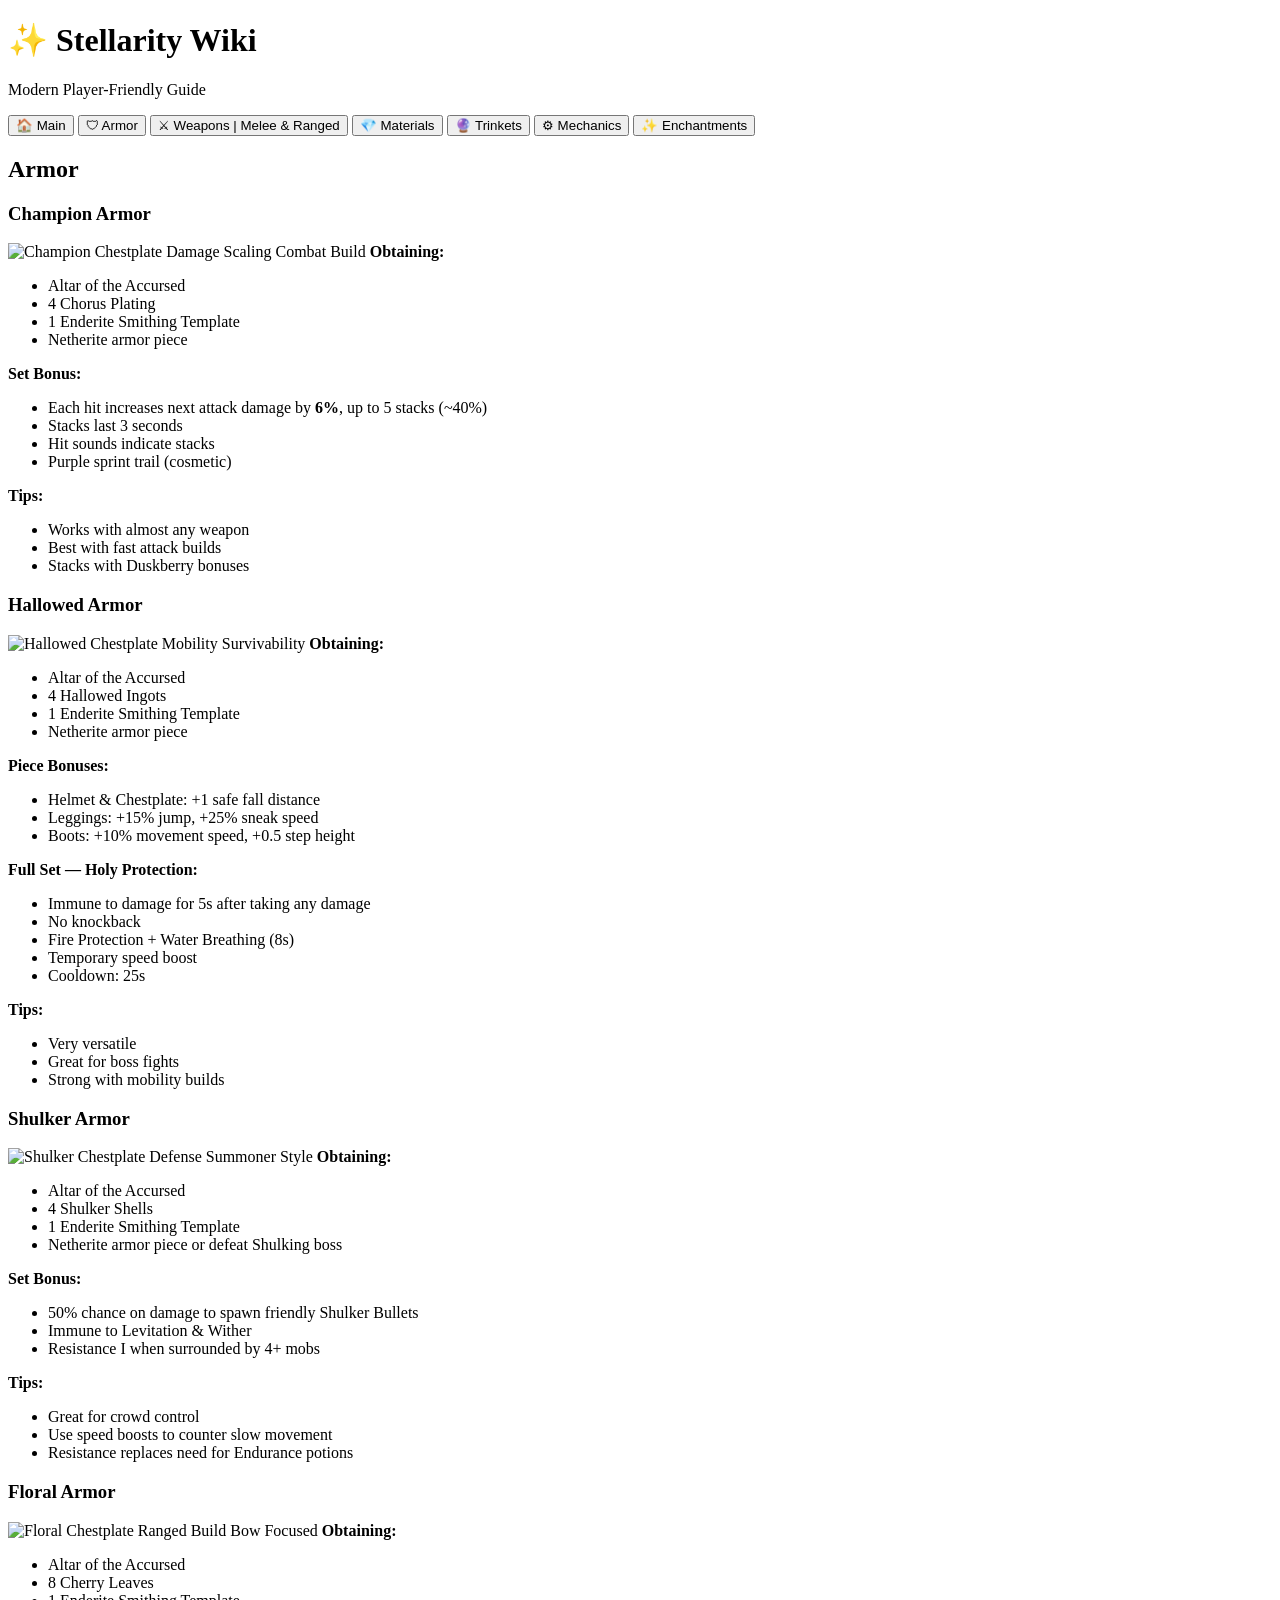
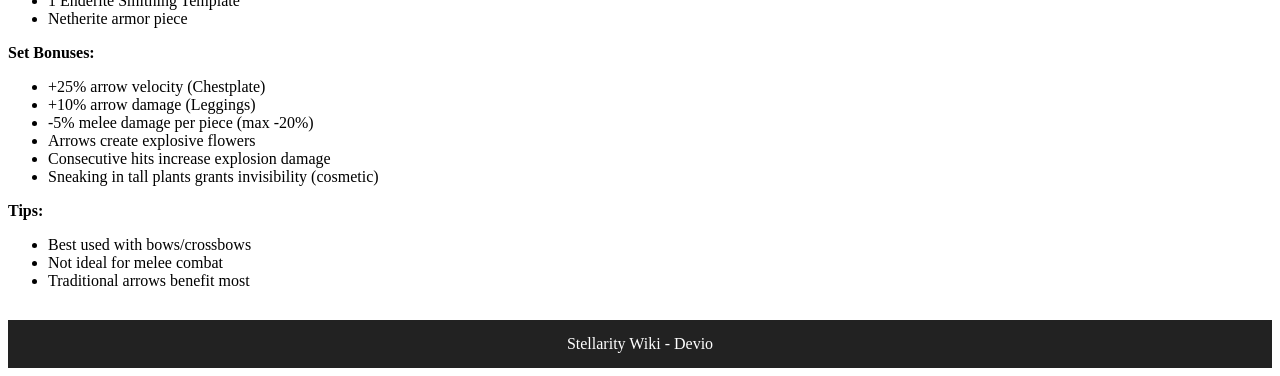
==== armor.html @ b1f9ff9c "Create armor.html" ====
<!DOCTYPE html>
<html lang="en">
<head>
<meta charset="UTF-8">
<title>Stellarity Wiki — Armor</title>
<link rel="stylesheet" href="/style.css">
</head>
<body>

<header>
<h1>✨ Stellarity Wiki</h1>
<p>Modern Player-Friendly Guide</p>
</header>

<nav>
<button onclick="location.href='index.html'">🏠 Main</button>
<button onclick="location.href='armor.html'">🛡 Armor</button>
<button onclick="location.href='melee.html'">⚔ Weapons | Melee & Ranged</button>
<button onclick="location.href='materials.html'">💎 Materials</button>
<button onclick="location.href='trinkets.html'">🔮 Trinkets</button>
<button onclick="location.href='mechanics.html'">⚙ Mechanics</button>
<button onclick="location.href='enchantments.html'">✨ Enchantments</button>
</nav>

<div class="container">
<h2 class="section-header">Armor</h2>


<!-- Champion Armor -->
<div class="card">
<h3>Champion Armor</h3>
<img src="Invicon Champion Chestplate.png" alt="Champion Chestplate">
<span class="tag">Damage Scaling</span>
<span class="tag">Combat Build</span>
<b>Obtaining:</b>
<ul>
<li>Altar of the Accursed</li>
<li>4 Chorus Plating</li>
<li>1 Enderite Smithing Template</li>
<li>Netherite armor piece</li>
</ul>
<b>Set Bonus:</b>
<ul>
<li>Each hit increases next attack damage by <b>6%</b>, up to 5 stacks (~40%)</li>
<li>Stacks last 3 seconds</li>
<li>Hit sounds indicate stacks</li>
<li>Purple sprint trail (cosmetic)</li>
</ul>
<b>Tips:</b>
<ul>
<li>Works with almost any weapon</li>
<li>Best with fast attack builds</li>
<li>Stacks with Duskberry bonuses</li>
</ul>
</div>

<!-- Hallowed Armor -->
<div class="card">
<h3>Hallowed Armor</h3>
<img src="Invicon Hallowed Chestplate.png" alt="Hallowed Chestplate">
<span class="tag">Mobility</span>
<span class="tag">Survivability</span>
<b>Obtaining:</b>
<ul>
<li>Altar of the Accursed</li>
<li>4 Hallowed Ingots</li>
<li>1 Enderite Smithing Template</li>
<li>Netherite armor piece</li>
</ul>
<b>Piece Bonuses:</b>
<ul>
<li>Helmet & Chestplate: +1 safe fall distance</li>
<li>Leggings: +15% jump, +25% sneak speed</li>
<li>Boots: +10% movement speed, +0.5 step height</li>
</ul>
<b>Full Set — Holy Protection:</b>
<ul>
<li>Immune to damage for 5s after taking any damage</li>
<li>No knockback</li>
<li>Fire Protection + Water Breathing (8s)</li>
<li>Temporary speed boost</li>
<li>Cooldown: 25s</li>
</ul>
<b>Tips:</b>
<ul>
<li>Very versatile</li>
<li>Great for boss fights</li>
<li>Strong with mobility builds</li>
</ul>
</div>

<!-- Shulker Armor -->
<div class="card">
<h3>Shulker Armor</h3>
<img src="Invicon Shulker Chestplate.png" alt="Shulker Chestplate">
<span class="tag">Defense</span>
<span class="tag">Summoner Style</span>
<b>Obtaining:</b>
<ul>
<li>Altar of the Accursed</li>
<li>4 Shulker Shells</li>
<li>1 Enderite Smithing Template</li>
<li>Netherite armor piece or defeat Shulking boss</li>
</ul>
<b>Set Bonus:</b>
<ul>
<li>50% chance on damage to spawn friendly Shulker Bullets</li>
<li>Immune to Levitation & Wither</li>
<li>Resistance I when surrounded by 4+ mobs</li>
</ul>
<b>Tips:</b>
<ul>
<li>Great for crowd control</li>
<li>Use speed boosts to counter slow movement</li>
<li>Resistance replaces need for Endurance potions</li>
</ul>
</div>

<!-- Floral Armor -->
<div class="card">
<h3>Floral Armor</h3>
<img src="Invicon Floral Chestplate.png" alt="Floral Chestplate">
<span class="tag">Ranged Build</span>
<span class="tag">Bow Focused</span>
<b>Obtaining:</b>
<ul>
<li>Altar of the Accursed</li>
<li>8 Cherry Leaves</li>
<li>1 Enderite Smithing Template</li>
<li>Netherite armor piece</li>
</ul>
<b>Set Bonuses:</b>
<ul>
<li>+25% arrow velocity (Chestplate)</li>
<li>+10% arrow damage (Leggings)</li>
<li>-5% melee damage per piece (max -20%)</li>
<li>Arrows create explosive flowers</li>
<li>Consecutive hits increase explosion damage</li>
<li>Sneaking in tall plants grants invisibility (cosmetic)</li>
</ul>
<b>Tips:</b>
<ul>
<li>Best used with bows/crossbows</li>
<li>Not ideal for melee combat</li>
<li>Traditional arrows benefit most</li>
</ul>
</div>
</div>

</div>

<footer style="text-align:center; padding:15px; background-color:#222; color:#fff; margin-top:30px;">
    Stellarity Wiki - Devio
</footer>

</body>
</html>
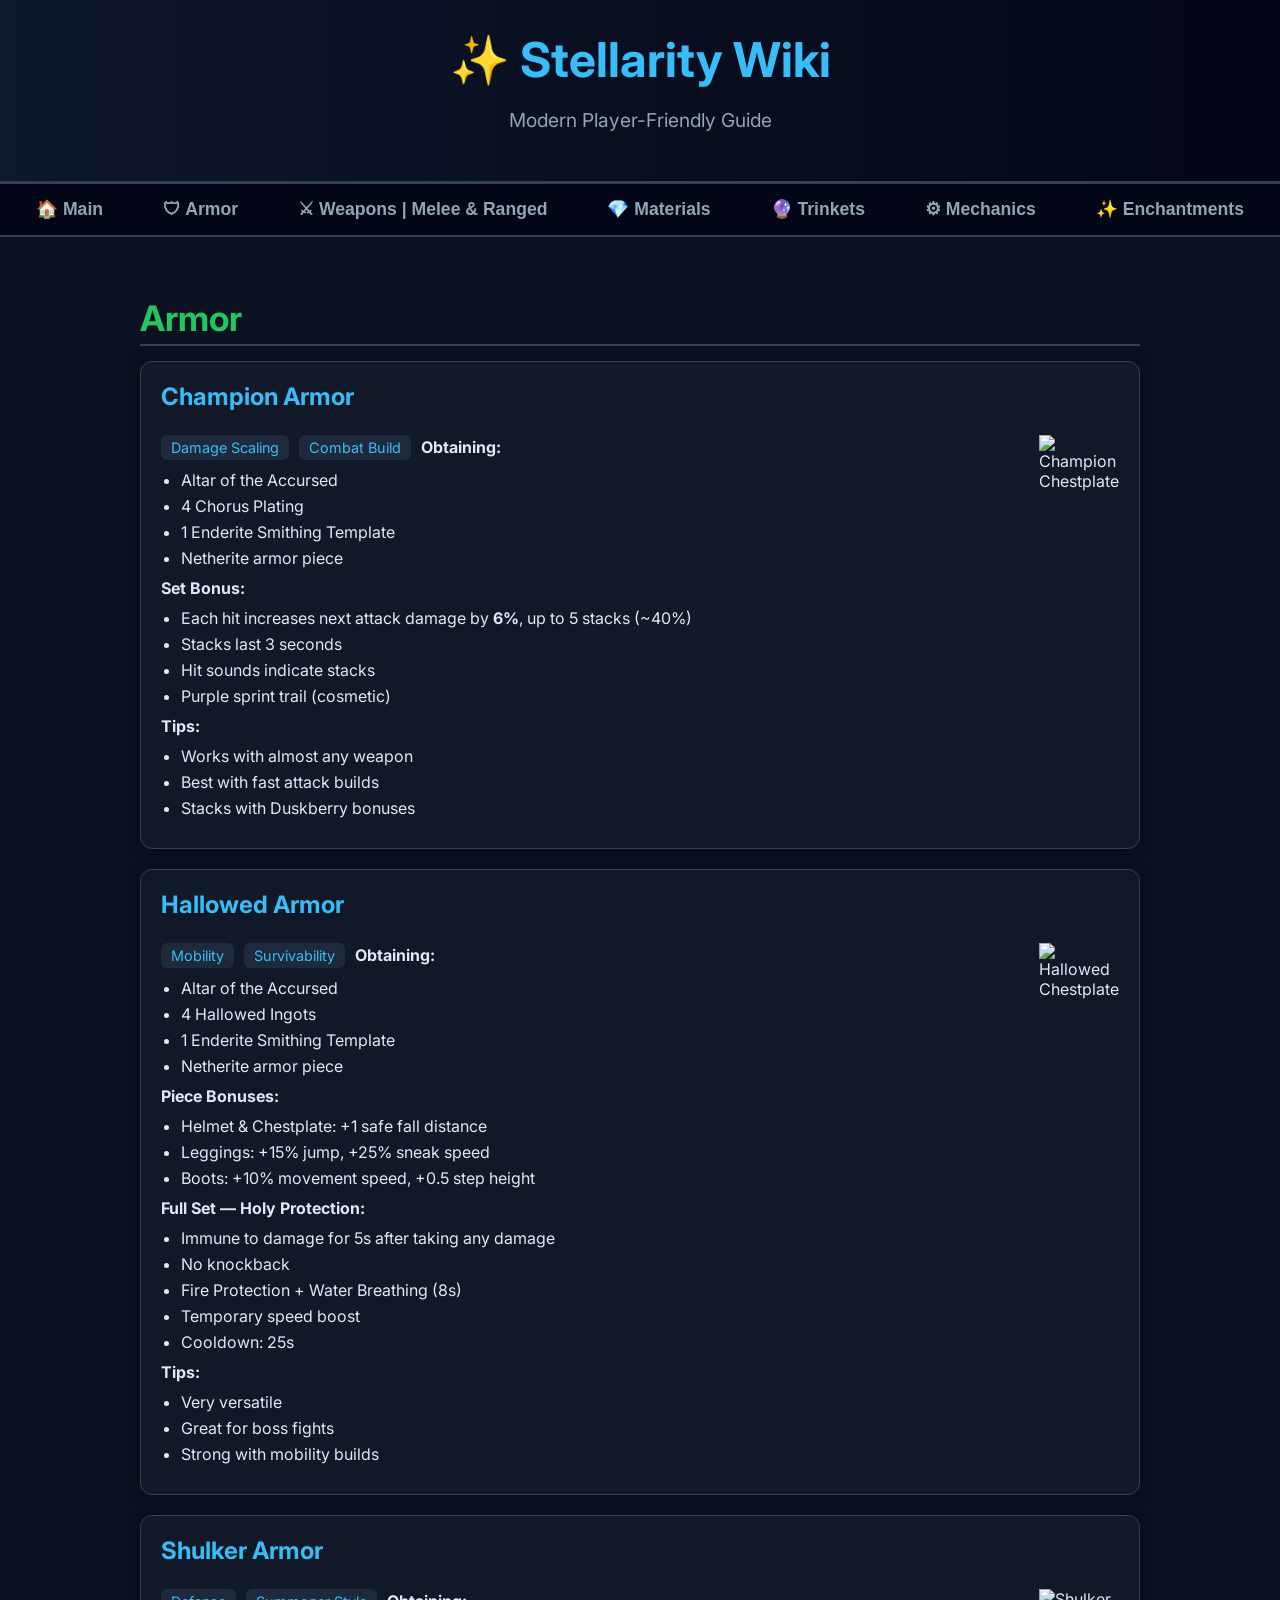
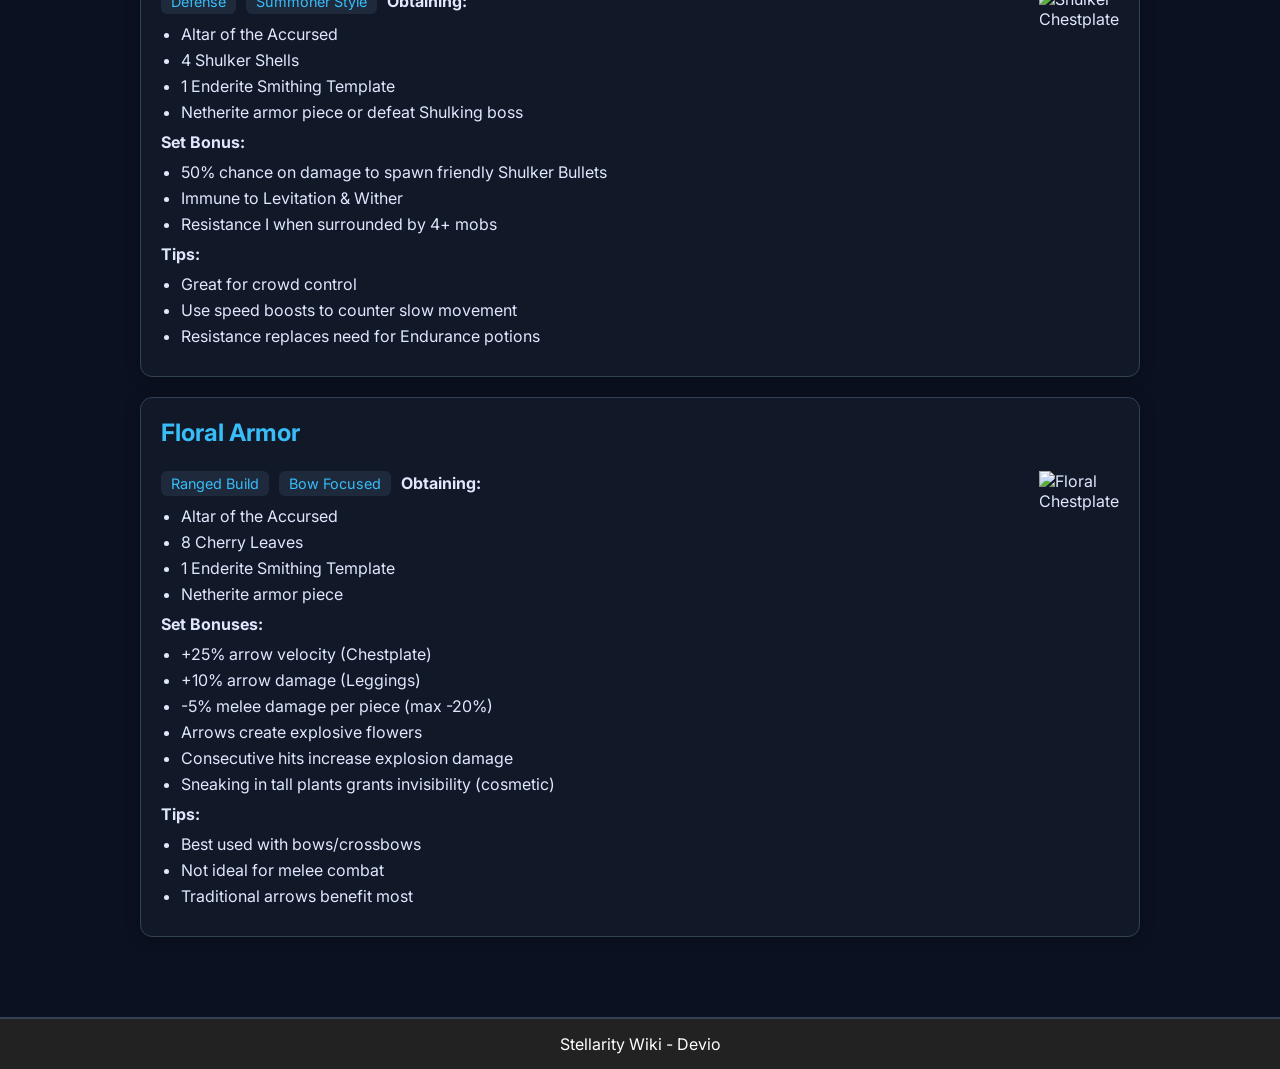
==== commit a02c509f: "Update armor.html" ====
--- a/armor.html
+++ b/armor.html
@@ -3,7 +3,7 @@
 <head>
 <meta charset="UTF-8">
 <title>Stellarity Wiki — Armor</title>
-<link rel="stylesheet" href="/style.css">
+<link rel="stylesheet" href="style.css">
 </head>
 <body>
 
--- a/style.css
+++ b/style.css
@@ -0,0 +1,130 @@
+@import url('https://fonts.googleapis.com/css2?family=Inter:wght@400;600;700&display=swap');
+
+body {
+    font-family: 'Inter', sans-serif;
+    margin:0;
+    background: #0b1120;
+    color: #e0e7ff;
+}
+
+header {
+    background: linear-gradient(90deg, #0f172a, #020617);
+    padding: 30px;
+    text-align: center;
+    border-bottom: 3px solid #334155;
+}
+
+header h1 {
+    font-size: 3em;
+    margin:0;
+    color: #38bdf8;
+}
+
+header p {
+    font-size: 1.2em;
+    color: #94a3b8;
+}
+
+nav {
+    display: flex;
+    justify-content: center;
+    background: #020617;
+    border-bottom: 2px solid #334155;
+}
+
+nav button {
+    background: #020617;
+    border: none;
+    padding: 15px 25px;
+    margin: 0 5px;
+    font-size: 1.1em;
+    color: #94a3b8;
+    font-weight: 600;
+    cursor: pointer;
+    transition: 0.3s;
+}
+
+nav button:hover {
+    color: #22c55e;
+    transform: scale(1.05);
+}
+
+nav button.active {
+    color: #38bdf8;
+    border-bottom: 3px solid #38bdf8;
+}
+
+.container {
+    max-width: 1000px;
+    margin:auto;
+    padding: 30px 20px;
+}
+
+.section-header {
+    font-size:2.2em;
+    color:#22c55e;
+    margin-bottom:15px;
+    border-bottom:2px solid #334155;
+    padding-bottom:5px;
+}
+
+.card {
+    background: #111827;
+    border: 1px solid #334155;
+    border-radius: 12px;
+    padding: 20px;
+    margin-bottom: 20px;
+    box-shadow: 0 0 15px rgba(0,0,0,0.3);
+    transition: 0.2s;
+    overflow: hidden;
+}
+
+.card:hover {
+    box-shadow: 0 0 25px rgba(56,189,248,0.6);
+}
+
+.card h3 {
+    font-size:1.5em;
+    color:#38bdf8;
+    margin-top:0;
+}
+
+.card ul {
+    margin: 10px 0;
+    padding-left: 20px;
+}
+
+.card li {
+    margin: 6px 0;
+    cursor: pointer;
+    transition: 0.2s;
+}
+
+.card li:hover {
+    color: #22c55e;
+    text-decoration: underline;
+}
+
+.tag {
+    display: inline-block;
+    background: #1e293b;
+    color: #38bdf8;
+    padding: 4px 10px;
+    border-radius: 6px;
+    font-size: 0.9em;
+    margin-right:6px;
+}
+
+.card img {
+    max-width:80px;
+    float:right;
+    margin-left:15px;
+}
+
+footer{
+    text-align:center;
+    padding:25px;
+    color:#64748b;
+    border-top:2px solid #334155;
+    margin-top:30px;
+}
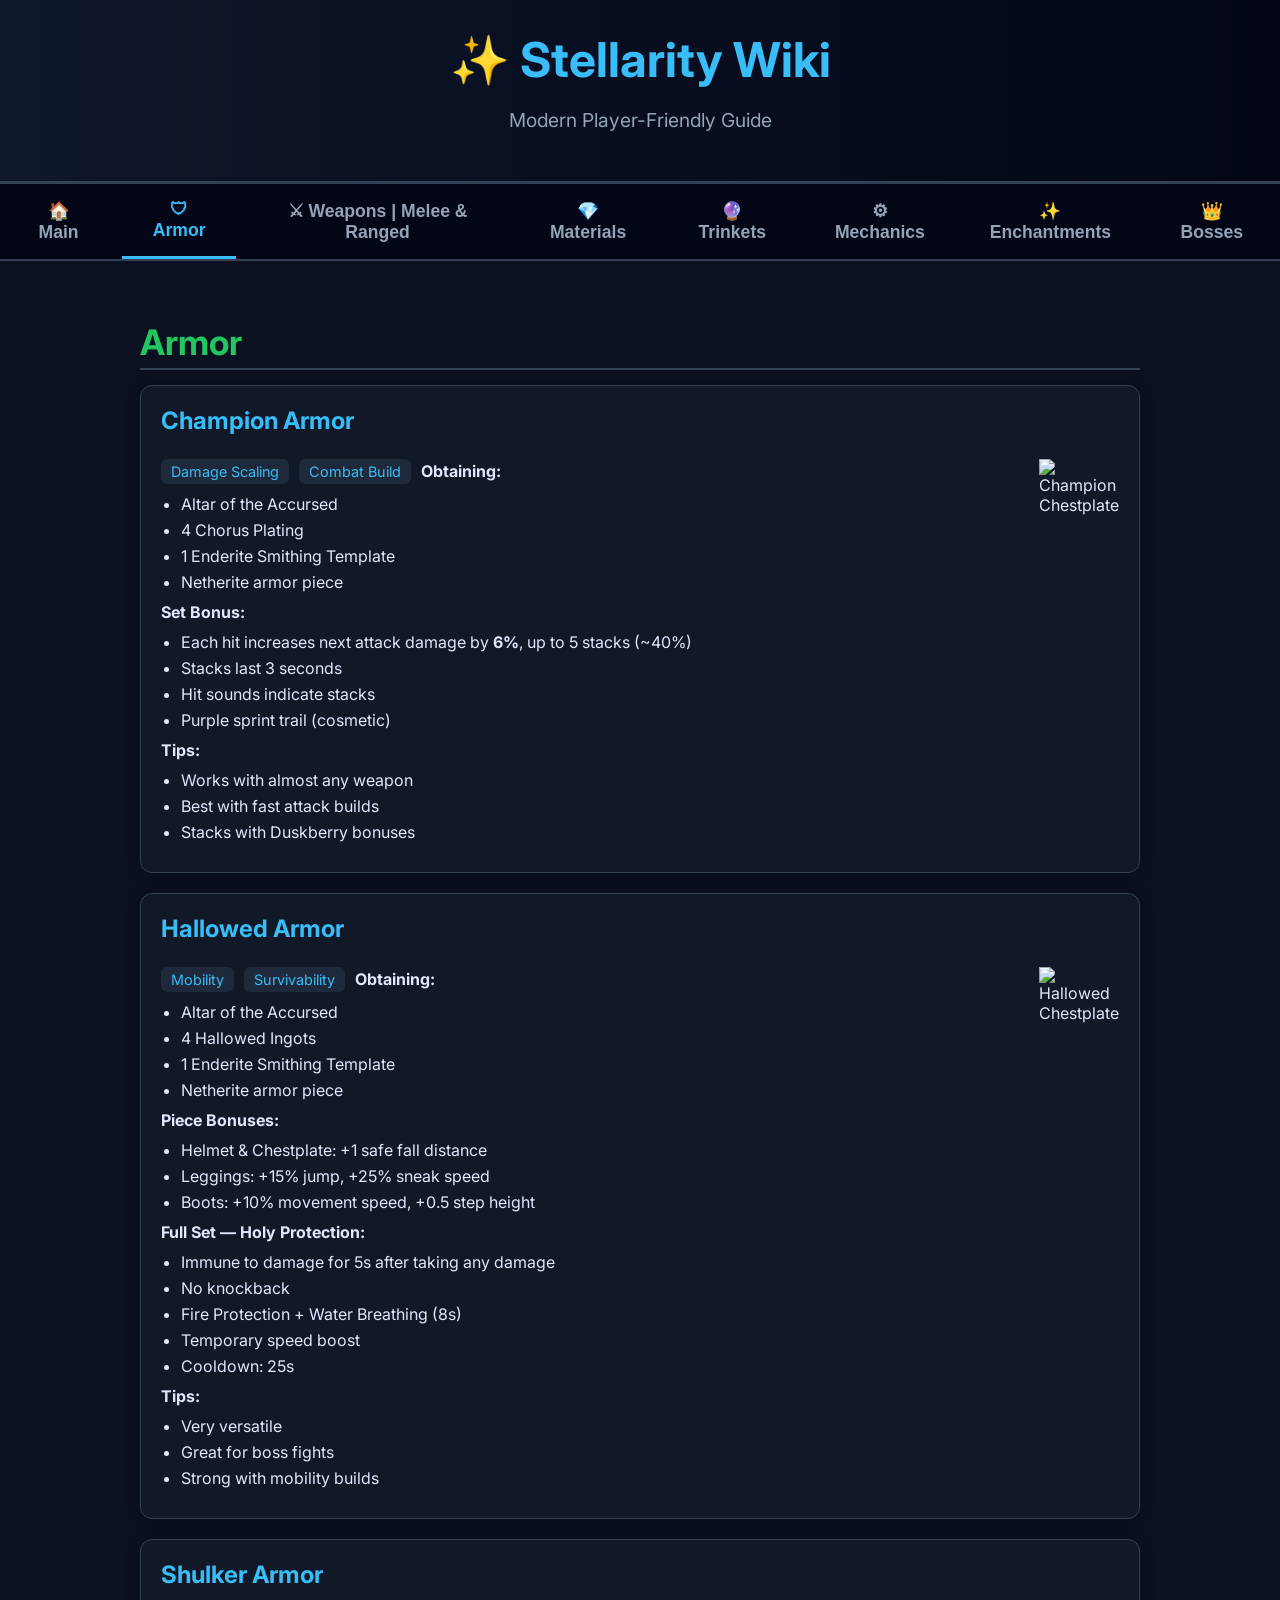
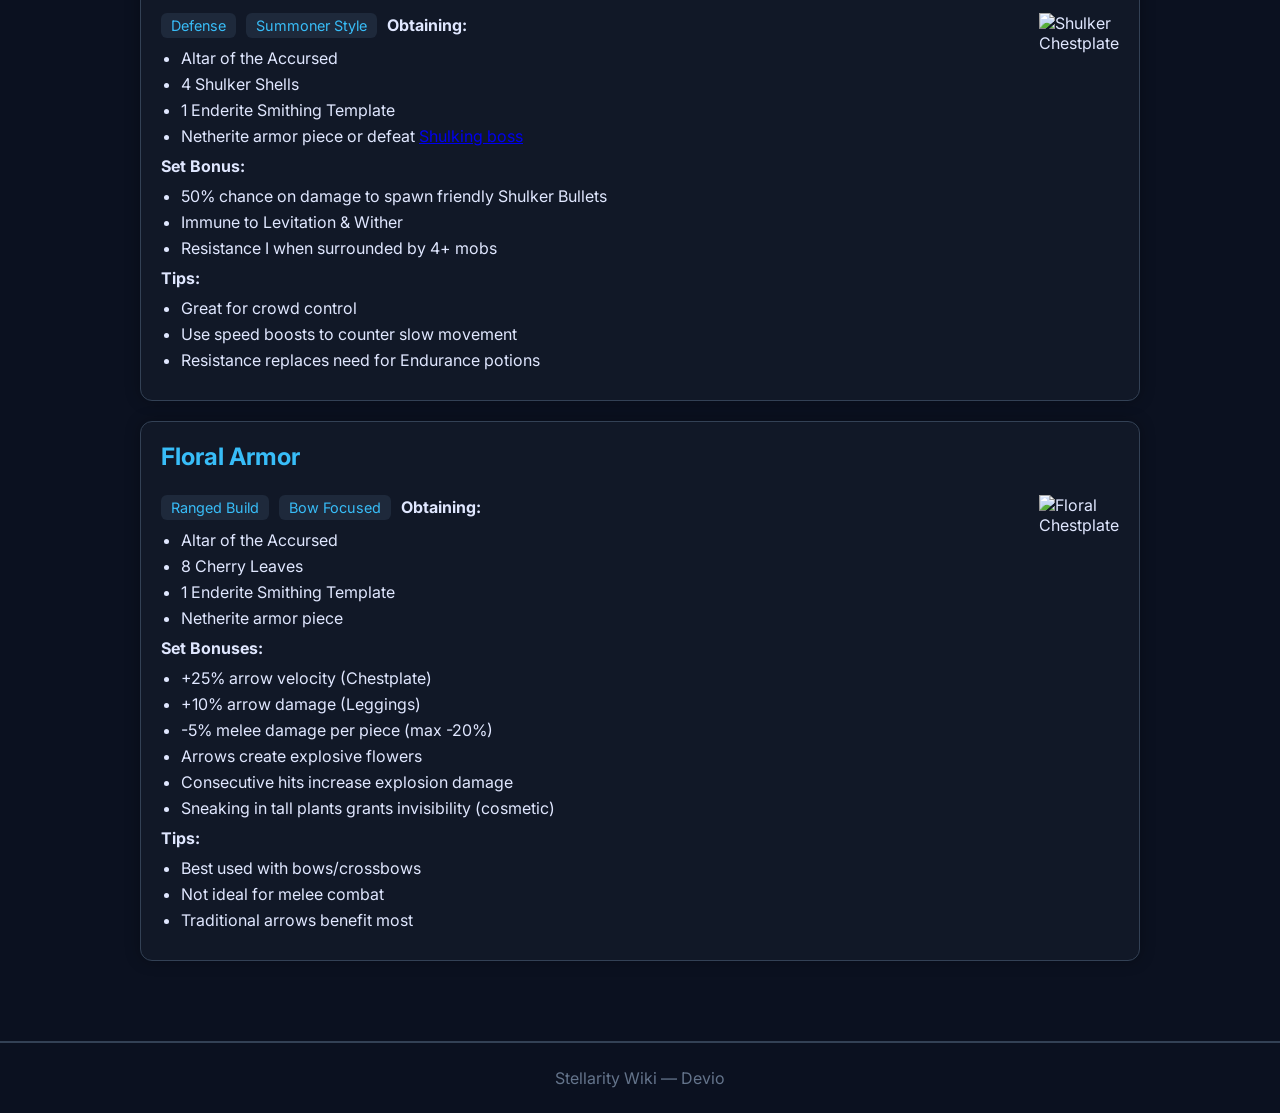
==== commit ba12a6a4: "Added Click Search" ====
--- a/armor.html
+++ b/armor.html
@@ -4,6 +4,19 @@
 <meta charset="UTF-8">
 <title>Stellarity Wiki — Armor</title>
 <link rel="stylesheet" href="style.css">
+<style>
+/* Material links inside armor cards */
+.mat a {
+    color: #e0e7ff; /* white text */
+    text-decoration: none;
+    transition: 0.2s;
+}
+
+.mat a:hover {
+    color: #22c55e;
+    text-decoration: underline;
+}
+</style>
 </head>
 <body>
 
@@ -14,29 +27,29 @@
 
 <nav>
 <button onclick="location.href='index.html'">🏠 Main</button>
-<button onclick="location.href='armor.html'">🛡 Armor</button>
+<button class="active">🛡 Armor</button>
 <button onclick="location.href='melee.html'">⚔ Weapons | Melee & Ranged</button>
 <button onclick="location.href='materials.html'">💎 Materials</button>
 <button onclick="location.href='trinkets.html'">🔮 Trinkets</button>
 <button onclick="location.href='mechanics.html'">⚙ Mechanics</button>
 <button onclick="location.href='enchantments.html'">✨ Enchantments</button>
+<button onclick="location.href='bosses.html'">👑 Bosses</button>
 </nav>
 
 <div class="container">
 <h2 class="section-header">Armor</h2>
 
-
 <!-- Champion Armor -->
-<div class="card">
+<div class="card" id="champion-armor">
 <h3>Champion Armor</h3>
 <img src="Invicon Champion Chestplate.png" alt="Champion Chestplate">
 <span class="tag">Damage Scaling</span>
 <span class="tag">Combat Build</span>
 <b>Obtaining:</b>
 <ul>
-<li>Altar of the Accursed</li>
-<li>4 Chorus Plating</li>
-<li>1 Enderite Smithing Template</li>
+<li><span class="mat"><a href="mechanics.html#altar-of-the-accursed">Altar of the Accursed</a></span></li>
+<li><span class="mat"><a href="materials.html#chorus-plating">4 Chorus Plating</a></span></li>
+<li><span class="mat"><a href="materials.html#enderite-template">1 Enderite Smithing Template</a></span></li>
 <li>Netherite armor piece</li>
 </ul>
 <b>Set Bonus:</b>
@@ -55,16 +68,16 @@
 </div>
 
 <!-- Hallowed Armor -->
-<div class="card">
+<div class="card" id="hallowed-armor">
 <h3>Hallowed Armor</h3>
 <img src="Invicon Hallowed Chestplate.png" alt="Hallowed Chestplate">
 <span class="tag">Mobility</span>
 <span class="tag">Survivability</span>
 <b>Obtaining:</b>
 <ul>
-<li>Altar of the Accursed</li>
-<li>4 Hallowed Ingots</li>
-<li>1 Enderite Smithing Template</li>
+<li><span class="mat"><a href="mechanics.html#altar-of-the-accursed">Altar of the Accursed</a></span></li>
+<li><span class="mat"><a href="materials.html#hallowed-ingot">4 Hallowed Ingots</a></span></li>
+<li><span class="mat"><a href="materials.html#enderite-template">1 Enderite Smithing Template</a></span></li>
 <li>Netherite armor piece</li>
 </ul>
 <b>Piece Bonuses:</b>
@@ -90,17 +103,17 @@
 </div>
 
 <!-- Shulker Armor -->
-<div class="card">
+<div class="card" id="shulker-armor">
 <h3>Shulker Armor</h3>
 <img src="Invicon Shulker Chestplate.png" alt="Shulker Chestplate">
 <span class="tag">Defense</span>
 <span class="tag">Summoner Style</span>
 <b>Obtaining:</b>
 <ul>
-<li>Altar of the Accursed</li>
-<li>4 Shulker Shells</li>
-<li>1 Enderite Smithing Template</li>
-<li>Netherite armor piece or defeat Shulking boss</li>
+<li><span class="mat"><a href="mechanics.html#altar-of-the-accursed">Altar of the Accursed</a></span></li>
+<li><span class="mat"><a href="materials.html#shulker-shell">4 Shulker Shells</a></span></li>
+<li><span class="mat"><a href="materials.html#enderite-template">1 Enderite Smithing Template</a></span></li>
+<li>Netherite armor piece or defeat <a href="bosses.html#shulking-boss">Shulking boss</a></li>
 </ul>
 <b>Set Bonus:</b>
 <ul>
@@ -117,16 +130,16 @@
 </div>
 
 <!-- Floral Armor -->
-<div class="card">
+<div class="card" id="floral-armor">
 <h3>Floral Armor</h3>
 <img src="Invicon Floral Chestplate.png" alt="Floral Chestplate">
 <span class="tag">Ranged Build</span>
 <span class="tag">Bow Focused</span>
 <b>Obtaining:</b>
 <ul>
-<li>Altar of the Accursed</li>
-<li>8 Cherry Leaves</li>
-<li>1 Enderite Smithing Template</li>
+<li><span class="mat"><a href="mechanics.html#altar-of-the-accursed">Altar of the Accursed</a></span></li>
+<li><span class="mat"><a href="materials.html#cherry-leaf">8 Cherry Leaves</a></span></li>
+<li><span class="mat"><a href="materials.html#enderite-template">1 Enderite Smithing Template</a></span></li>
 <li>Netherite armor piece</li>
 </ul>
 <b>Set Bonuses:</b>
@@ -145,12 +158,11 @@
 <li>Traditional arrows benefit most</li>
 </ul>
 </div>
-</div>
 
 </div>
 
-<footer style="text-align:center; padding:15px; background-color:#222; color:#fff; margin-top:30px;">
-    Stellarity Wiki - Devio
+<footer>
+Stellarity Wiki — Devio
 </footer>
 
 </body>
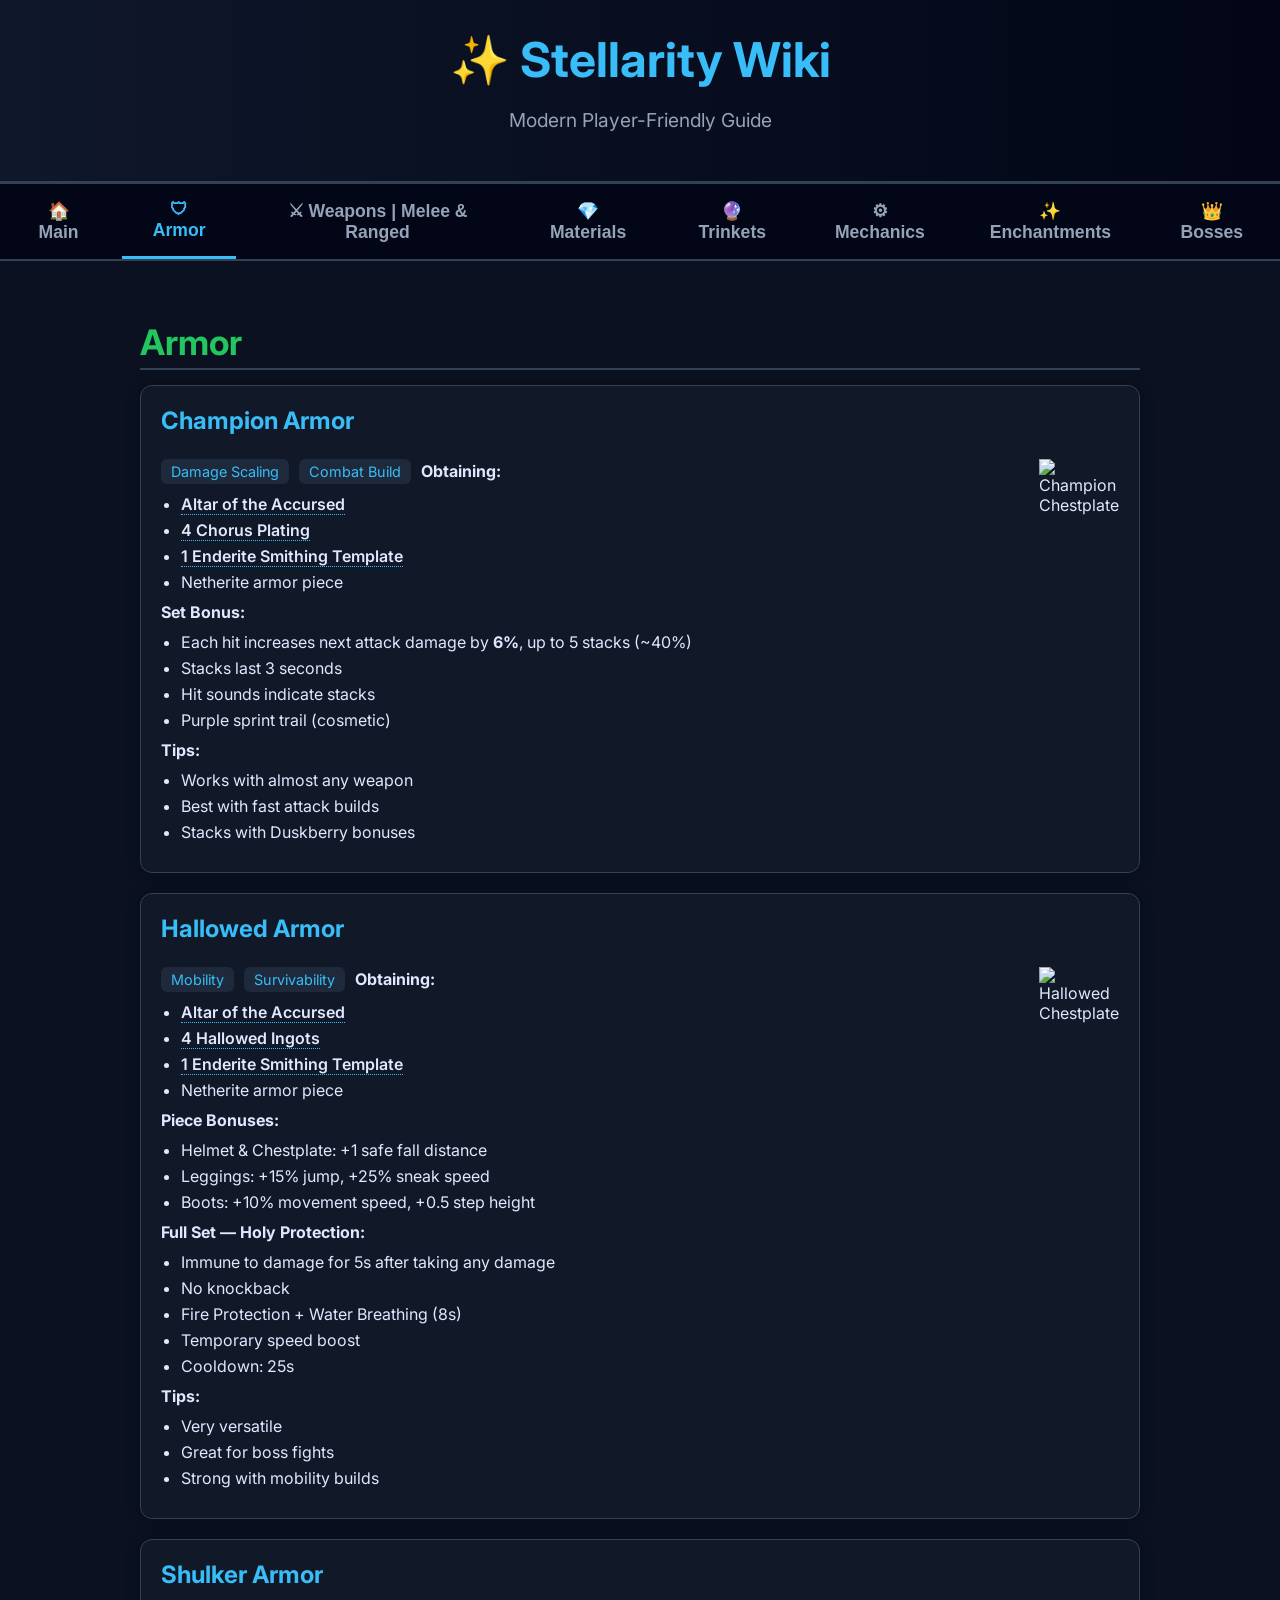
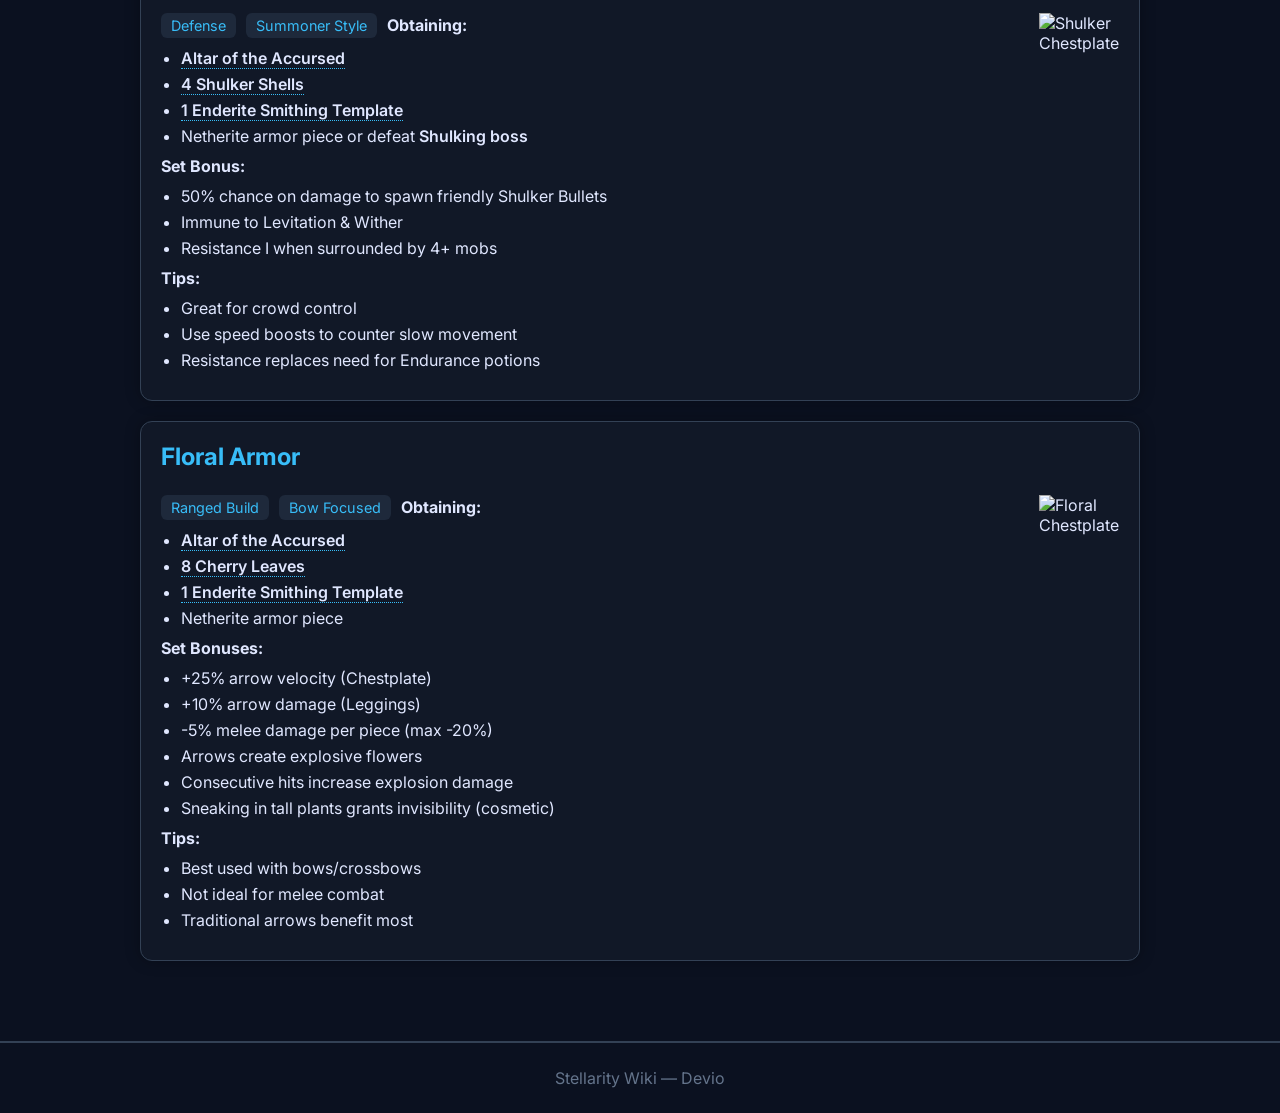
==== commit dbf4a627: "Update armor.html" ====
--- a/armor.html
+++ b/armor.html
@@ -42,7 +42,7 @@
 <!-- Champion Armor -->
 <div class="card" id="champion-armor">
 <h3>Champion Armor</h3>
-<img src="Invicon Champion Chestplate.png" alt="Champion Chestplate">
+<img src="images/armor/champion-armor.png" alt="Champion Chestplate">
 <span class="tag">Damage Scaling</span>
 <span class="tag">Combat Build</span>
 <b>Obtaining:</b>
@@ -70,7 +70,7 @@
 <!-- Hallowed Armor -->
 <div class="card" id="hallowed-armor">
 <h3>Hallowed Armor</h3>
-<img src="Invicon Hallowed Chestplate.png" alt="Hallowed Chestplate">
+<img src="images/armor/hallowed-armor.png" alt="Hallowed Chestplate">
 <span class="tag">Mobility</span>
 <span class="tag">Survivability</span>
 <b>Obtaining:</b>
@@ -105,7 +105,7 @@
 <!-- Shulker Armor -->
 <div class="card" id="shulker-armor">
 <h3>Shulker Armor</h3>
-<img src="Invicon Shulker Chestplate.png" alt="Shulker Chestplate">
+<img src="images/armor/shulker-armor.png" alt="Shulker Chestplate">
 <span class="tag">Defense</span>
 <span class="tag">Summoner Style</span>
 <b>Obtaining:</b>
@@ -132,7 +132,7 @@
 <!-- Floral Armor -->
 <div class="card" id="floral-armor">
 <h3>Floral Armor</h3>
-<img src="Invicon Floral Chestplate.png" alt="Floral Chestplate">
+<img src="images/armor/floral-armor.png" alt="Floral Chestplate">
 <span class="tag">Ranged Build</span>
 <span class="tag">Bow Focused</span>
 <b>Obtaining:</b>
--- a/style.css
+++ b/style.css
@@ -127,4 +127,112 @@
     color:#64748b;
     border-top:2px solid #334155;
     margin-top:30px;
-}+}
+/* =========================
+   Centered Categories Layout
+========================= */
+
+.categories {
+    text-align: center;
+}
+
+/* center the list itself */
+.categories ul {
+    list-style: none;
+    padding: 0;
+    margin: 20px auto;
+
+    display: flex;
+    flex-wrap: wrap;
+    justify-content: center;
+    gap: 15px;
+}
+
+/* make categories look like buttons/cards */
+.categories li {
+    background: #020617;
+    border: 1px solid #334155;
+    border-radius: 10px;
+    padding: 12px 22px;
+    font-weight: 600;
+    cursor: pointer;
+    transition: 0.25s;
+
+    min-width: 220px;
+    text-align: center;
+}
+
+/* hover effect */
+.categories li:hover {
+    color: #22c55e;
+    border-color: #38bdf8;
+    transform: translateY(-3px);
+    box-shadow: 0 0 12px rgba(56,189,248,0.4);
+}
+
+/* =========================
+   Material Link Style
+========================= */
+
+.mat a{
+    color:#38bdf8;
+    text-decoration:none;
+    border-bottom:1px dotted #38bdf8;
+    font-weight:600;
+}
+
+.mat a:hover{
+    color:#22c55e;
+    border-bottom:1px solid #22c55e;
+}
+
+/* smooth anchor scrolling */
+html{
+    scroll-behavior:smooth;
+}
+
+/* =========================
+   Anchor Highlight Animation
+========================= */
+
+@keyframes anchorFlash {
+    0% {
+        box-shadow: 0 0 0 rgba(56,189,248,0);
+        border-color:#334155;
+    }
+    30% {
+        box-shadow: 0 0 25px rgba(56,189,248,0.9);
+        border-color:#38bdf8;
+        transform: scale(1.01);
+    }
+    100% {
+        box-shadow: 0 0 0 rgba(56,189,248,0);
+        border-color:#334155;
+        transform: scale(1);
+    }
+}
+
+.anchor-highlight {
+    animation: anchorFlash 2.5s ease;
+}
+
+
+/* =========================
+   Global Link Styling
+========================= */
+
+a {
+    color: #e0e7ff;          /* same as text color */
+    text-decoration: none;
+    font-weight: 600;
+    transition: 0.2s;
+}
+
+a:visited {
+    color: #e0e7ff;
+}
+
+a:hover {
+    color: #22c55e;          /* green hover like navbar */
+    text-decoration: underline;
+}
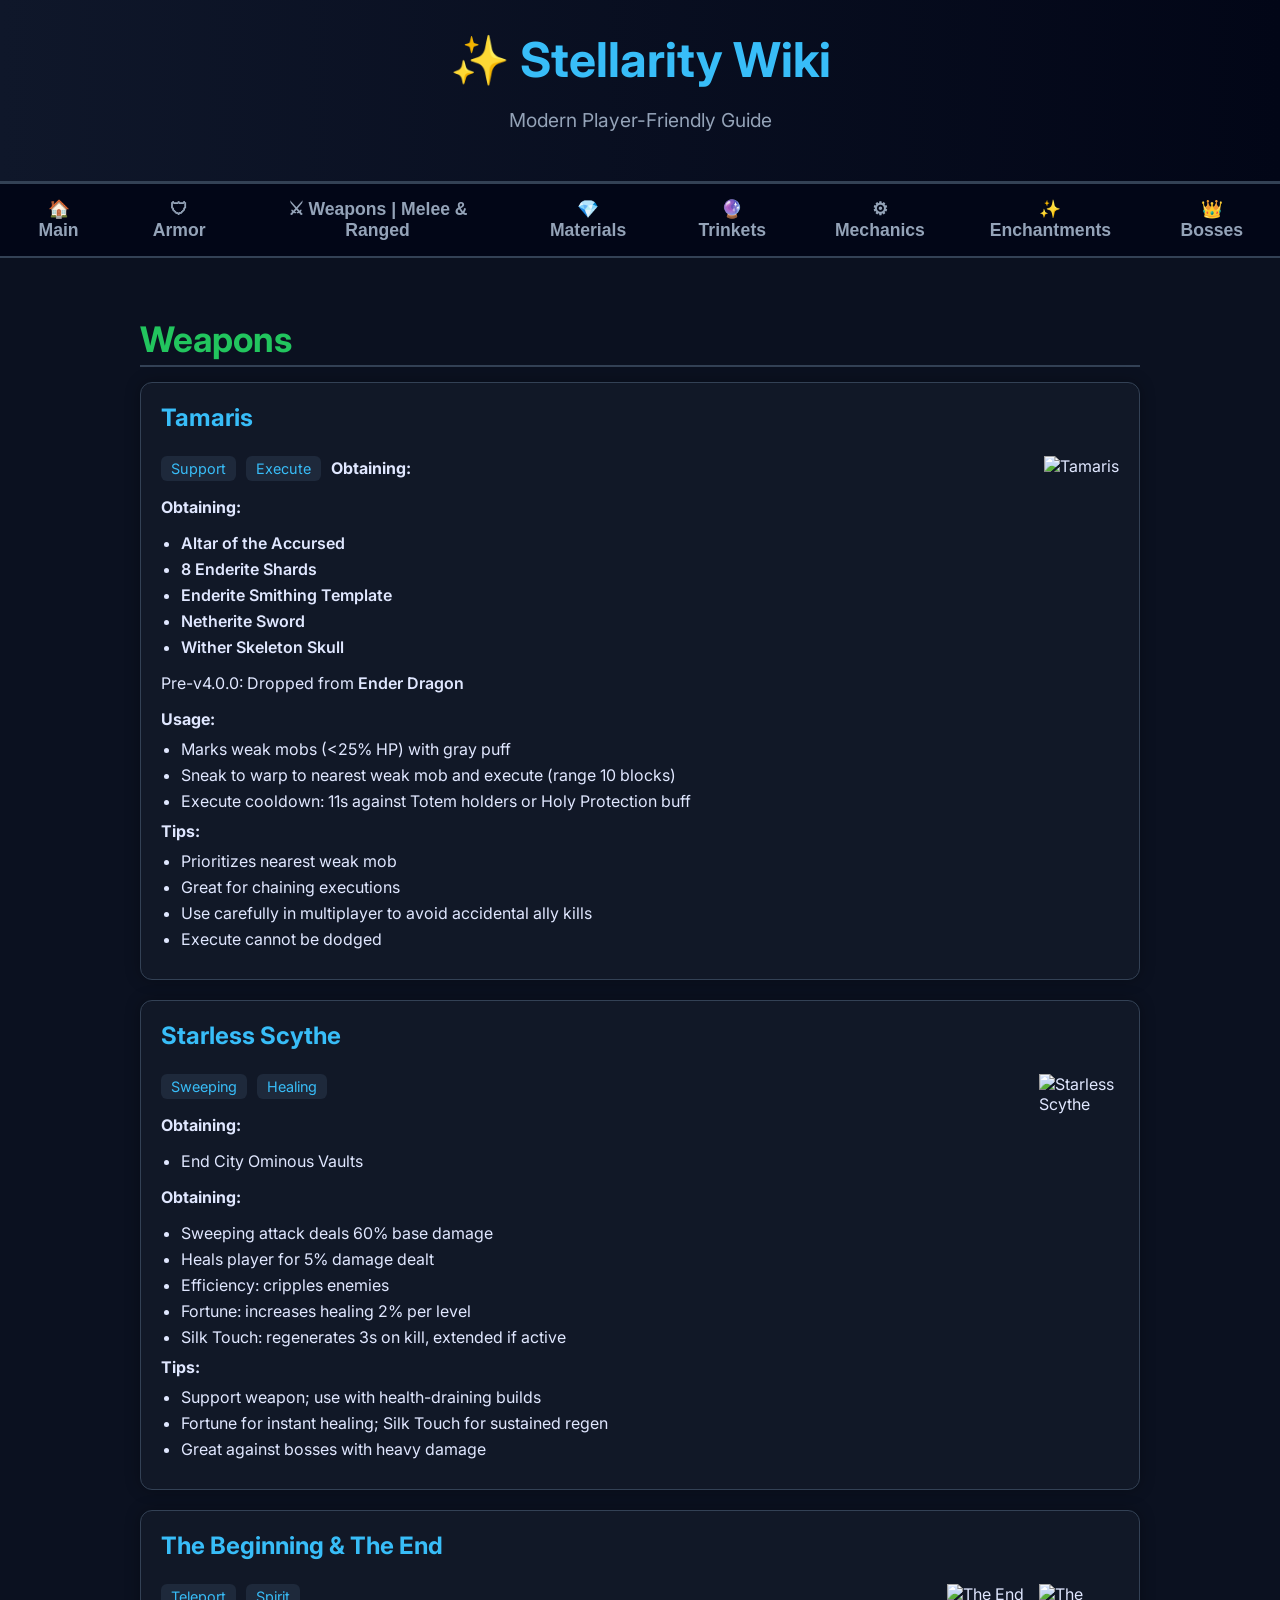
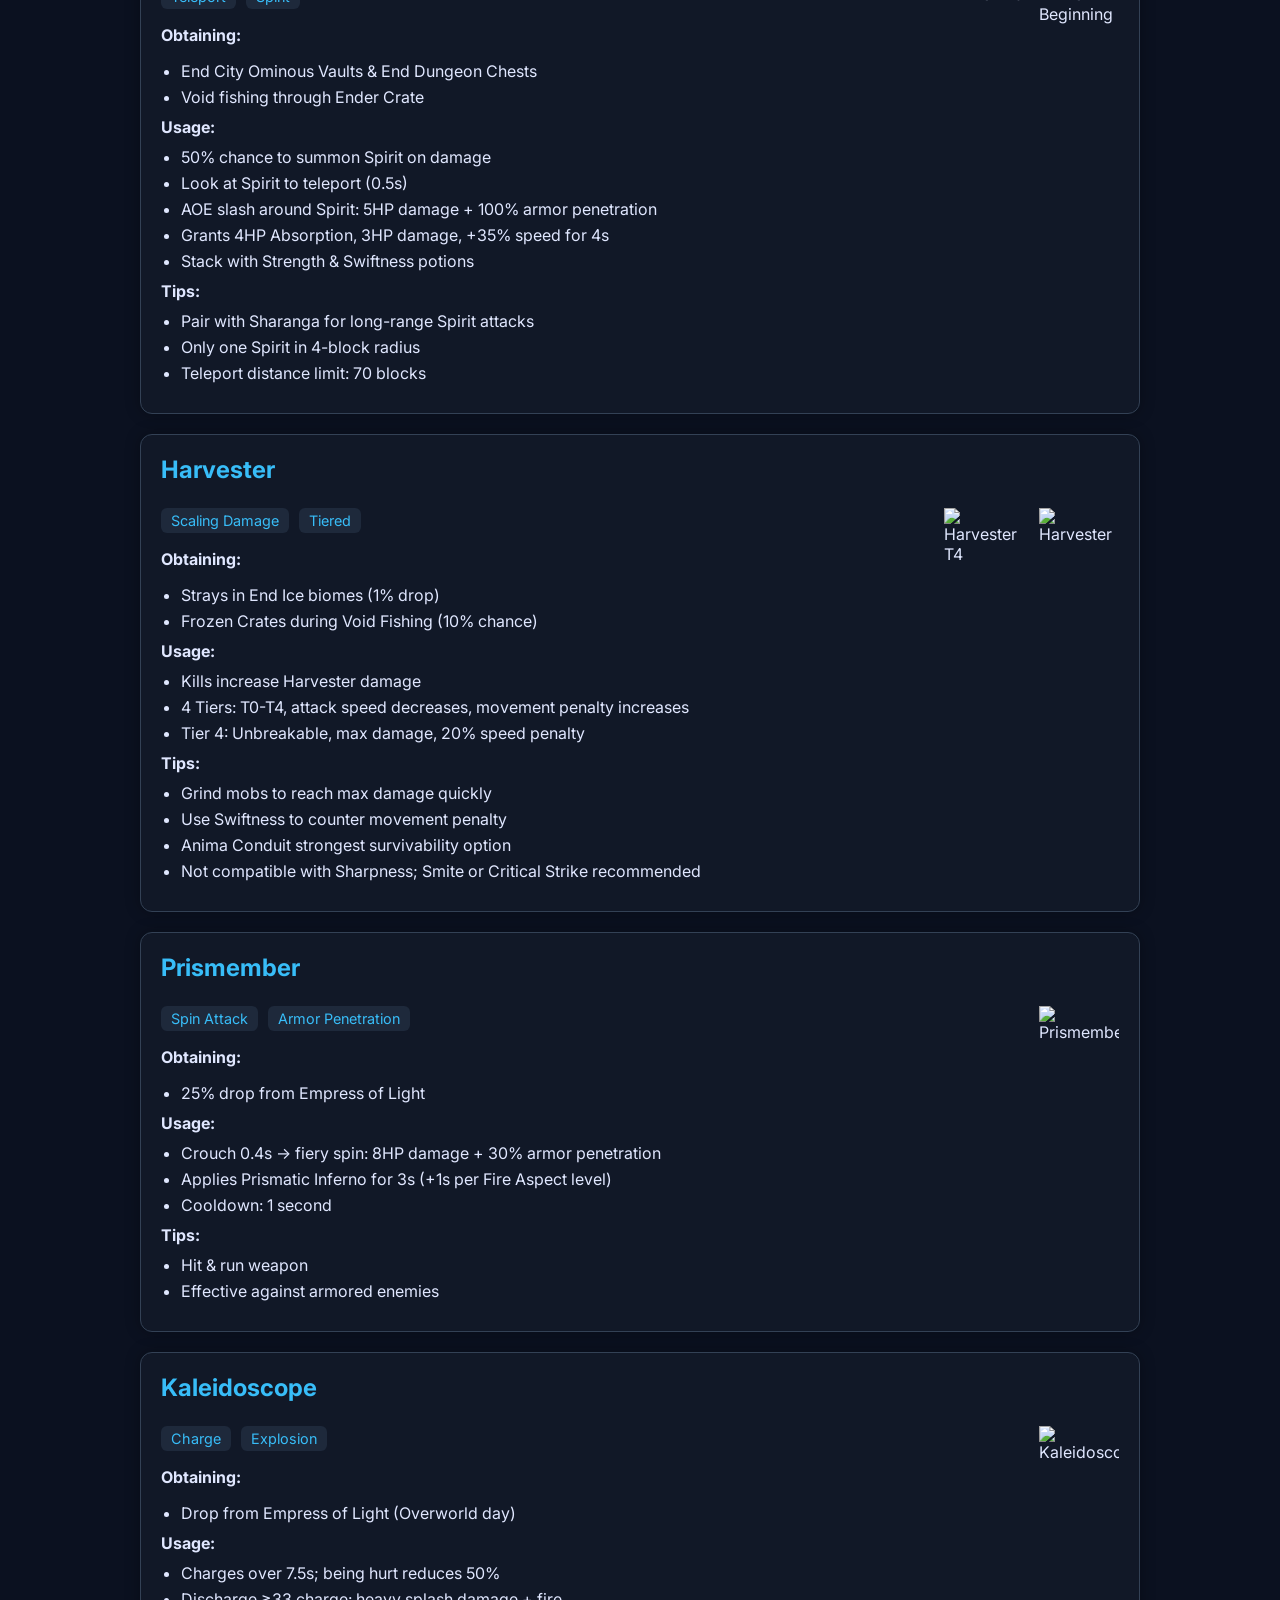
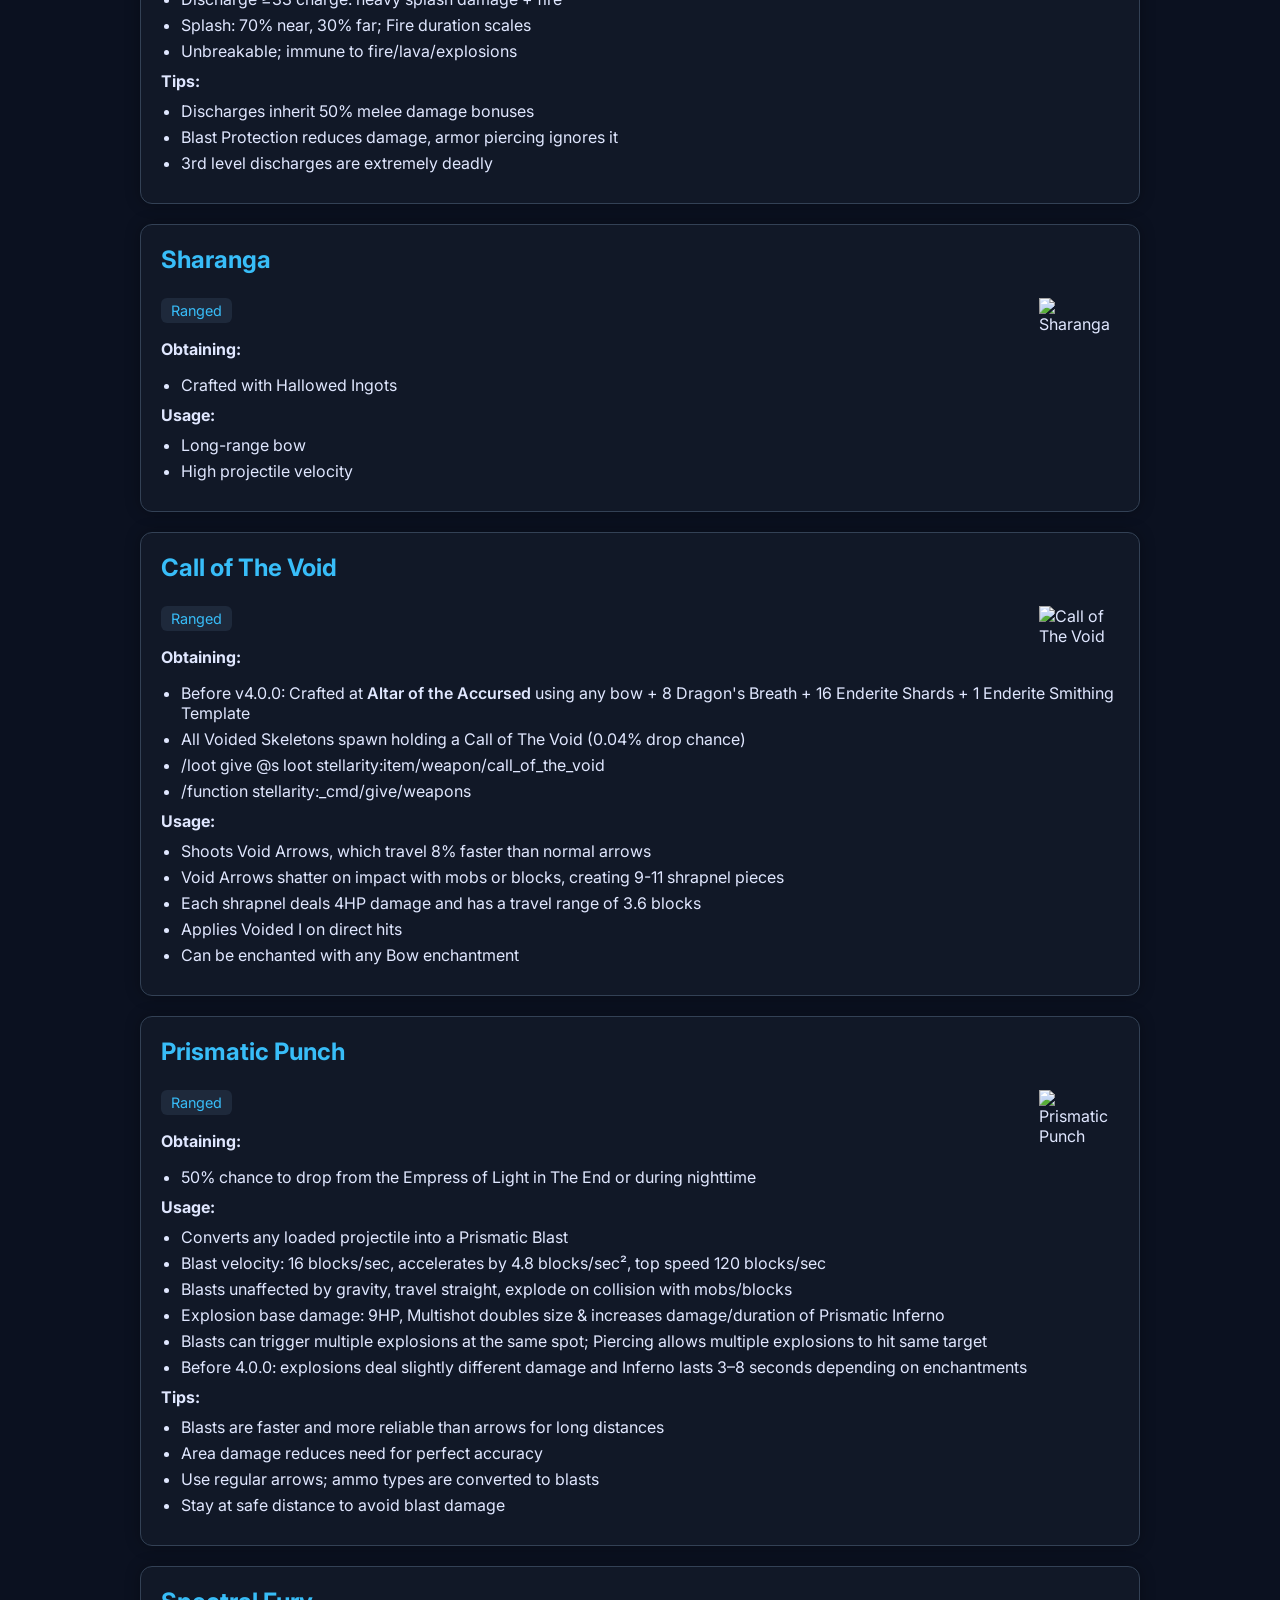
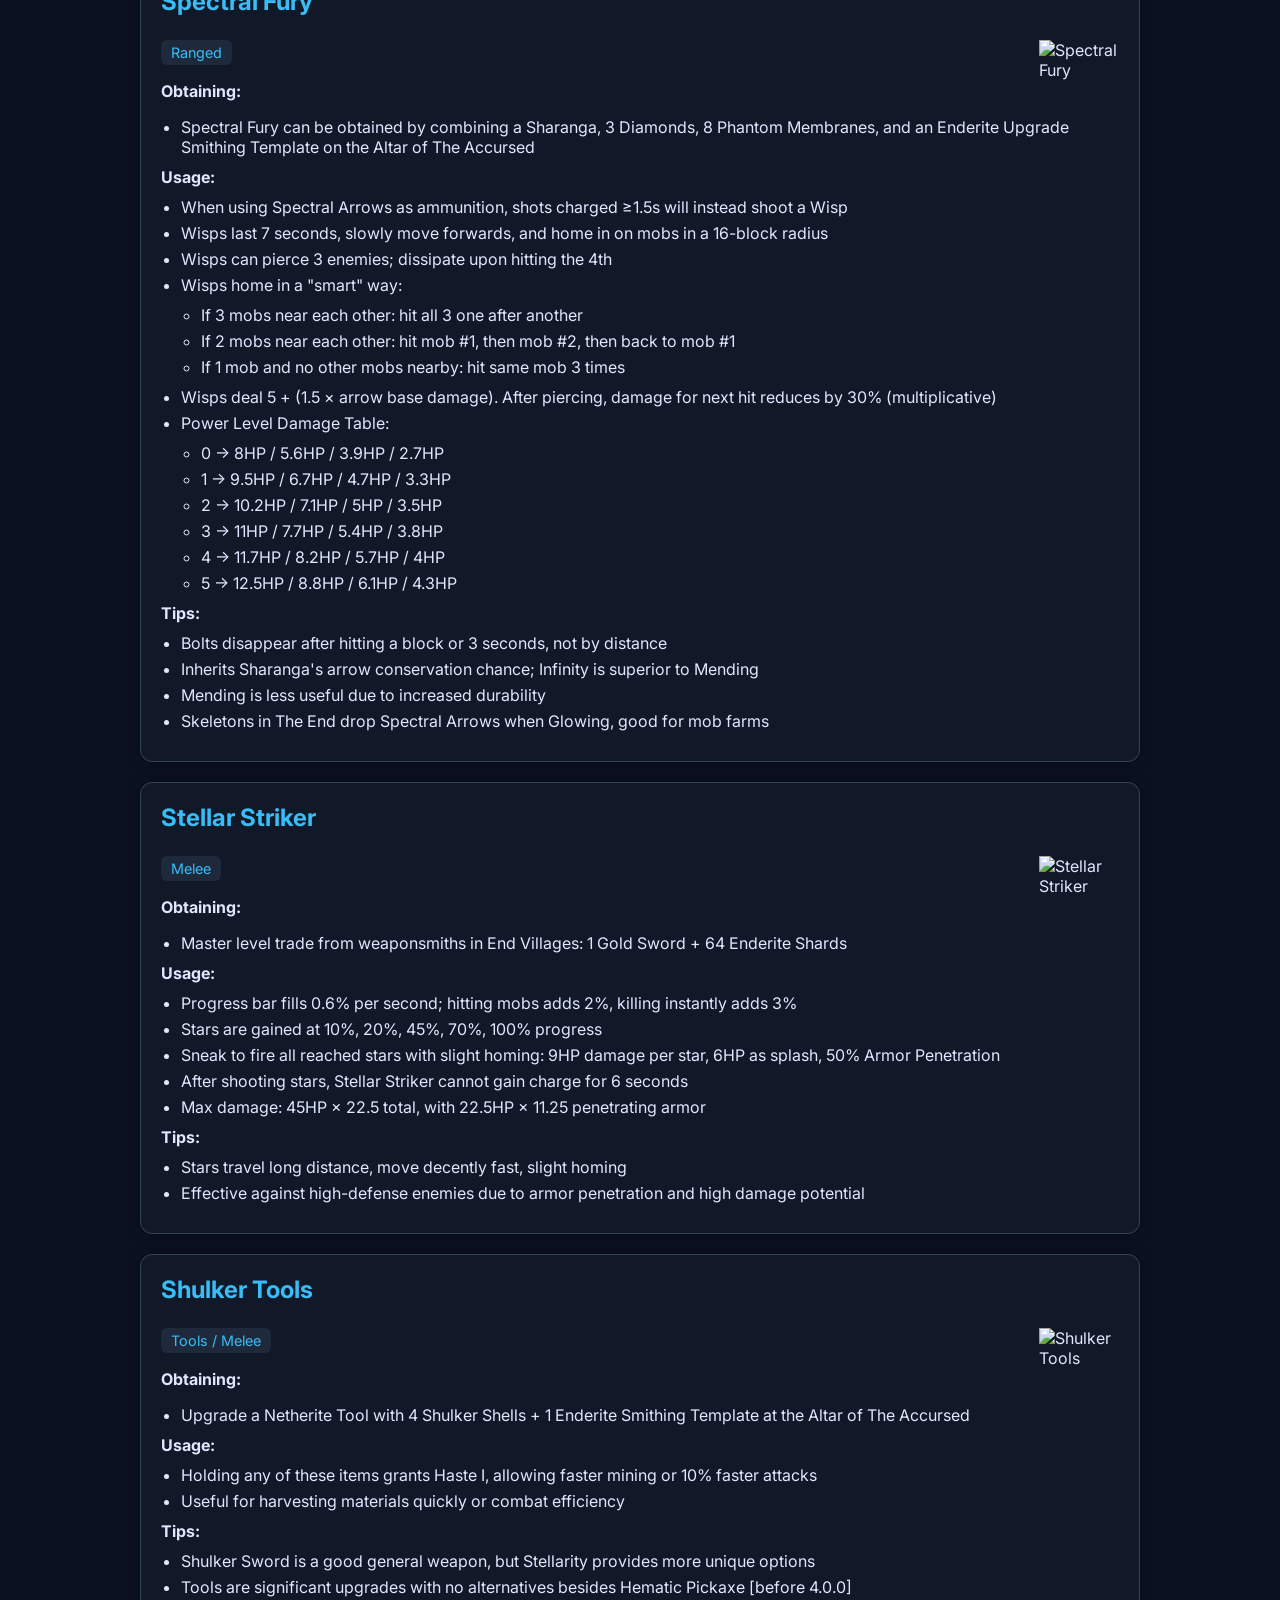
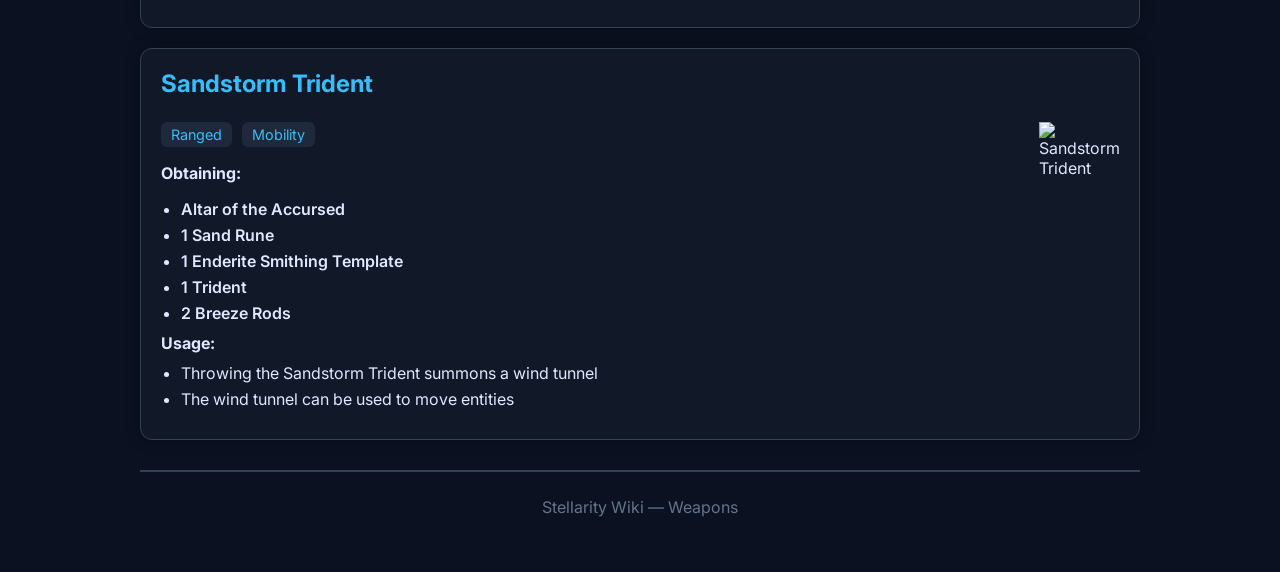
==== commit 6012cb8b: "Added snowstorm trident" ====
--- a/armor.html
+++ b/armor.html
@@ -2,21 +2,8 @@
 <html lang="en">
 <head>
 <meta charset="UTF-8">
-<title>Stellarity Wiki — Armor</title>
+<title>Stellarity Wiki — Weapons</title>
 <link rel="stylesheet" href="style.css">
-<style>
-/* Material links inside armor cards */
-.mat a {
-    color: #e0e7ff; /* white text */
-    text-decoration: none;
-    transition: 0.2s;
-}
-
-.mat a:hover {
-    color: #22c55e;
-    text-decoration: underline;
-}
-</style>
 </head>
 <body>
 
@@ -27,7 +14,7 @@
 
 <nav>
 <button onclick="location.href='index.html'">🏠 Main</button>
-<button class="active">🛡 Armor</button>
+<button onclick="location.href='armor.html'">🛡 Armor</button>
 <button onclick="location.href='melee.html'">⚔ Weapons | Melee & Ranged</button>
 <button onclick="location.href='materials.html'">💎 Materials</button>
 <button onclick="location.href='trinkets.html'">🔮 Trinkets</button>
@@ -37,133 +24,342 @@
 </nav>
 
 <div class="container">
-<h2 class="section-header">Armor</h2>
-
-<!-- Champion Armor -->
-<div class="card" id="champion-armor">
-<h3>Champion Armor</h3>
-<img src="images/armor/champion-armor.png" alt="Champion Chestplate">
-<span class="tag">Damage Scaling</span>
-<span class="tag">Combat Build</span>
+<div id="melee" class="tab-content">
+<h2 class="section-header">Weapons</h2>
+
+<!-- Melee Weapons -->
+<div class="card">
+<h3>Tamaris</h3>
+<img src="images/weapons/tamaris.png" alt="Tamaris">
+<span class="tag">Support</span>
+<span class="tag">Execute</span>
 <b>Obtaining:</b>
-<ul>
-<li><span class="mat"><a href="mechanics.html#altar-of-the-accursed">Altar of the Accursed</a></span></li>
-<li><span class="mat"><a href="materials.html#chorus-plating">4 Chorus Plating</a></span></li>
-<li><span class="mat"><a href="materials.html#enderite-template">1 Enderite Smithing Template</a></span></li>
-<li>Netherite armor piece</li>
-</ul>
-<b>Set Bonus:</b>
-<ul>
-<li>Each hit increases next attack damage by <b>6%</b>, up to 5 stacks (~40%)</li>
-<li>Stacks last 3 seconds</li>
-<li>Hit sounds indicate stacks</li>
-<li>Purple sprint trail (cosmetic)</li>
-</ul>
-<b>Tips:</b>
-<ul>
-<li>Works with almost any weapon</li>
-<li>Best with fast attack builds</li>
-<li>Stacks with Duskberry bonuses</li>
-</ul>
-</div>
-
-<!-- Hallowed Armor -->
-<div class="card" id="hallowed-armor">
-<h3>Hallowed Armor</h3>
-<img src="images/armor/hallowed-armor.png" alt="Hallowed Chestplate">
+<p><b>Obtaining:</b></p>
+<ul>
+  <li><a href="mechanics.html#altar-of-the-accursed">Altar of the Accursed</a></li>
+  <li><a href="materials.html#enderite-shard">8 Enderite Shards</a></li>
+  <li><a href="materials.html#enderite-template">Enderite Smithing Template</a></li>
+  <li><a href="materials.html#netherite-sword">Netherite Sword</a></li>
+  <li><a href="materials.html#wither-skeleton-skull">Wither Skeleton Skull</a></li>
+</ul>
+<p>Pre-v4.0.0: Dropped from <a href="bosses.html#ender-dragon">Ender Dragon</a></p>
+
+<b>Usage:</b>
+<ul>
+<li>Marks weak mobs (&lt;25% HP) with gray puff</li>
+<li>Sneak to warp to nearest weak mob and execute (range 10 blocks)</li>
+<li>Execute cooldown: 11s against Totem holders or Holy Protection buff</li>
+</ul>
+
+<b>Tips:</b>
+<ul>
+<li>Prioritizes nearest weak mob</li>
+<li>Great for chaining executions</li>
+<li>Use carefully in multiplayer to avoid accidental ally kills</li>
+<li>Execute cannot be dodged</li>
+</ul>
+</div>
+
+<div class="card">
+<h3>Starless Scythe</h3>
+<img src="images/weapons/starless_scythe.png" alt="Starless Scythe">
+<span class="tag">Sweeping</span>
+<span class="tag">Healing</span>
+<p><b>Obtaining:</b></p>
+<ul>
+<li>End City Ominous Vaults</li>
+</ul>
+<p><b>Obtaining:</b></p>
+<ul>
+<li>Sweeping attack deals 60% base damage</li>
+<li>Heals player for 5% damage dealt</li>
+<li>Efficiency: cripples enemies</li>
+<li>Fortune: increases healing 2% per level</li>
+<li>Silk Touch: regenerates 3s on kill, extended if active</li>
+</ul>
+<b>Tips:</b>
+<ul>
+<li>Support weapon; use with health-draining builds</li>
+<li>Fortune for instant healing; Silk Touch for sustained regen</li>
+<li>Great against bosses with heavy damage</li>
+</ul>
+</div>
+
+<div class="card">
+<h3>The Beginning & The End</h3>
+<img src="images/weapons/thebeginning.png" alt="The Beginning">
+<img src="images/weapons/theend.png" alt="The End">
+<span class="tag">Teleport</span>
+<span class="tag">Spirit</span>
+<p><b>Obtaining:</b></p>
+<ul>
+<li>End City Ominous Vaults & End Dungeon Chests</li>
+<li>Void fishing through Ender Crate</li>
+</ul>
+<b>Usage:</b>
+<ul>
+<li>50% chance to summon Spirit on damage</li>
+<li>Look at Spirit to teleport (0.5s)</li>
+<li>AOE slash around Spirit: 5HP damage + 100% armor penetration</li>
+<li>Grants 4HP Absorption, 3HP damage, +35% speed for 4s</li>
+<li>Stack with Strength & Swiftness potions</li>
+</ul>
+<b>Tips:</b>
+<ul>
+<li>Pair with Sharanga for long-range Spirit attacks</li>
+<li>Only one Spirit in 4-block radius</li>
+<li>Teleport distance limit: 70 blocks</li>
+</ul>
+</div>
+
+<div class="card">
+<h3>Harvester</h3>
+<img src="images/weapons/harvester_t0.png" alt="Harvester">
+<img src="images/weapons/harvester_t4.png" alt="Harvester T4">
+<span class="tag">Scaling Damage</span>
+<span class="tag">Tiered</span>
+<p><b>Obtaining:</b></p>
+<ul>
+<li>Strays in End Ice biomes (1% drop)</li>
+<li>Frozen Crates during Void Fishing (10% chance)</li>
+</ul>
+<b>Usage:</b>
+<ul>
+<li>Kills increase Harvester damage</li>
+<li>4 Tiers: T0-T4, attack speed decreases, movement penalty increases</li>
+<li>Tier 4: Unbreakable, max damage, 20% speed penalty</li>
+</ul>
+<b>Tips:</b>
+<ul>
+<li>Grind mobs to reach max damage quickly</li>
+<li>Use Swiftness to counter movement penalty</li>
+<li>Anima Conduit strongest survivability option</li>
+<li>Not compatible with Sharpness; Smite or Critical Strike recommended</li>
+</ul>
+</div>
+
+<div class="card">
+<h3>Prismember</h3>
+<img src="images/weapons/prismember.gif" alt="Prismember">
+<span class="tag">Spin Attack</span>
+<span class="tag">Armor Penetration</span>
+<p><b>Obtaining:</b></p>
+<ul>
+<li>25% drop from Empress of Light</li>
+</ul>
+<b>Usage:</b>
+<ul>
+<li>Crouch 0.4s → fiery spin: 8HP damage + 30% armor penetration</li>
+<li>Applies Prismatic Inferno for 3s (+1s per Fire Aspect level)</li>
+<li>Cooldown: 1 second</li>
+</ul>
+<b>Tips:</b>
+<ul>
+<li>Hit & run weapon</li>
+<li>Effective against armored enemies</li>
+</ul>
+</div>
+
+<div class="card">
+<h3>Kaleidoscope</h3>
+<img src="images/weapons/kaleidoscope.png" alt="Kaleidoscope">
+<span class="tag">Charge</span>
+<span class="tag">Explosion</span>
+<p><b>Obtaining:</b></p>
+<ul>
+<li>Drop from Empress of Light (Overworld day)</li>
+</ul>
+<b>Usage:</b>
+<ul>
+<li>Charges over 7.5s; being hurt reduces 50%</li>
+<li>Discharge ≥33 charge: heavy splash damage + fire</li>
+<li>Splash: 70% near, 30% far; Fire duration scales</li>
+<li>Unbreakable; immune to fire/lava/explosions</li>
+</ul>
+<b>Tips:</b>
+<ul>
+<li>Discharges inherit 50% melee damage bonuses</li>
+<li>Blast Protection reduces damage, armor piercing ignores it</li>
+<li>3rd level discharges are extremely deadly</li>
+</ul>
+</div>
+
+<!-- Ranged Weapons -->
+<div class="card">
+<h3>Sharanga</h3>
+<img src="images/weapons/sharanga.png" alt="Sharanga">
+<span class="tag">Ranged</span>
+<p><b>Obtaining:</b></p>
+<ul>
+<li>Crafted with Hallowed Ingots</li>
+</ul>
+<b>Usage:</b>
+<ul>
+<li>Long-range bow</li>
+<li>High projectile velocity</li>
+</ul>
+</div>
+
+<div class="card">
+<h3>Call of The Void</h3>
+<img src="images/weapons/call_of_the_void.png" alt="Call of The Void">
+<span class="tag">Ranged</span>
+<p><b>Obtaining:</b></p>
+<ul>
+  <li>Before v4.0.0: Crafted at <a href="mechanics.html#altar-of-the-accursed">Altar of the Accursed</a> using any bow + 8 Dragon's Breath + 16 Enderite Shards + 1 Enderite Smithing Template</li>
+  <li>All Voided Skeletons spawn holding a Call of The Void (0.04% drop chance)</li>
+  <li>/loot give @s loot stellarity:item/weapon/call_of_the_void</li>
+  <li>/function stellarity:_cmd/give/weapons</li>
+</ul>
+<b>Usage:</b>
+<ul>
+  <li>Shoots Void Arrows, which travel 8% faster than normal arrows</li>
+  <li>Void Arrows shatter on impact with mobs or blocks, creating 9-11 shrapnel pieces</li>
+  <li>Each shrapnel deals 4HP damage and has a travel range of 3.6 blocks</li>
+  <li>Applies Voided I on direct hits</li>
+  <li>Can be enchanted with any Bow enchantment</li>
+</ul>
+</div>
+
+<div class="card">
+<h3>Prismatic Punch</h3>
+<img src="images/weapons/prismatic_punch.png" alt="Prismatic Punch">
+<span class="tag">Ranged</span>
+<p><b>Obtaining:</b></p>
+<ul>
+  <li>50% chance to drop from the Empress of Light in The End or during nighttime</li>
+</ul>
+<b>Usage:</b>
+<ul>
+  <li>Converts any loaded projectile into a Prismatic Blast</li>
+  <li>Blast velocity: 16 blocks/sec, accelerates by 4.8 blocks/sec², top speed 120 blocks/sec</li>
+  <li>Blasts unaffected by gravity, travel straight, explode on collision with mobs/blocks</li>
+  <li>Explosion base damage: 9HP, Multishot doubles size & increases damage/duration of Prismatic Inferno</li>
+  <li>Blasts can trigger multiple explosions at the same spot; Piercing allows multiple explosions to hit same target</li>
+  <li>Before 4.0.0: explosions deal slightly different damage and Inferno lasts 3–8 seconds depending on enchantments</li>
+</ul>
+<b>Tips:</b>
+<ul>
+  <li>Blasts are faster and more reliable than arrows for long distances</li>
+  <li>Area damage reduces need for perfect accuracy</li>
+  <li>Use regular arrows; ammo types are converted to blasts</li>
+  <li>Stay at safe distance to avoid blast damage</li>
+</ul>
+</div>
+
+<div class="card">
+<h3>Spectral Fury</h3>
+<img src="images/weapons/spectral_fury.png" alt="Spectral Fury">
+<span class="tag">Ranged</span>
+<p><b>Obtaining:</b></p>
+<ul>
+  <li>Spectral Fury can be obtained by combining a Sharanga, 3 Diamonds, 8 Phantom Membranes, and an Enderite Upgrade Smithing Template on the Altar of The Accursed</li>
+</ul>
+<b>Usage:</b>
+<ul>
+  <li>When using Spectral Arrows as ammunition, shots charged ≥1.5s will instead shoot a Wisp</li>
+  <li>Wisps last 7 seconds, slowly move forwards, and home in on mobs in a 16-block radius</li>
+  <li>Wisps can pierce 3 enemies; dissipate upon hitting the 4th</li>
+  <li>Wisps home in a "smart" way:
+    <ul>
+      <li>If 3 mobs near each other: hit all 3 one after another</li>
+      <li>If 2 mobs near each other: hit mob #1, then mob #2, then back to mob #1</li>
+      <li>If 1 mob and no other mobs nearby: hit same mob 3 times</li>
+    </ul>
+  </li>
+  <li>Wisps deal 5 + (1.5 × arrow base damage). After piercing, damage for next hit reduces by 30% (multiplicative)</li>
+  <li>Power Level Damage Table:
+    <ul>
+      <li>0 → 8HP / 5.6HP / 3.9HP / 2.7HP</li>
+      <li>1 → 9.5HP / 6.7HP / 4.7HP / 3.3HP</li>
+      <li>2 → 10.2HP / 7.1HP / 5HP / 3.5HP</li>
+      <li>3 → 11HP / 7.7HP / 5.4HP / 3.8HP</li>
+      <li>4 → 11.7HP / 8.2HP / 5.7HP / 4HP</li>
+      <li>5 → 12.5HP / 8.8HP / 6.1HP / 4.3HP</li>
+    </ul>
+  </li>
+</ul>
+<b>Tips:</b>
+<ul>
+  <li>Bolts disappear after hitting a block or 3 seconds, not by distance</li>
+  <li>Inherits Sharanga's arrow conservation chance; Infinity is superior to Mending</li>
+  <li>Mending is less useful due to increased durability</li>
+  <li>Skeletons in The End drop Spectral Arrows when Glowing, good for mob farms</li>
+</ul>
+</div>
+
+<!-- Mixed Weapons -->
+<div class="card">
+<h3>Stellar Striker</h3>
+<img src="images/weapons/stellar_striker.png" alt="Stellar Striker">
+<span class="tag">Melee</span>
+<p><b>Obtaining:</b></p>
+<ul>
+  <li>Master level trade from weaponsmiths in End Villages: 1 Gold Sword + 64 Enderite Shards</li>
+</ul>
+<b>Usage:</b>
+<ul>
+  <li>Progress bar fills 0.6% per second; hitting mobs adds 2%, killing instantly adds 3%</li>
+  <li>Stars are gained at 10%, 20%, 45%, 70%, 100% progress</li>
+  <li>Sneak to fire all reached stars with slight homing: 9HP damage per star, 6HP as splash, 50% Armor Penetration</li>
+  <li>After shooting stars, Stellar Striker cannot gain charge for 6 seconds</li>
+  <li>Max damage: 45HP × 22.5 total, with 22.5HP × 11.25 penetrating armor</li>
+</ul>
+<b>Tips:</b>
+<ul>
+  <li>Stars travel long distance, move decently fast, slight homing</li>
+  <li>Effective against high-defense enemies due to armor penetration and high damage potential</li>
+</ul>
+</div>
+
+<!-- Other -->
+<div class="card">
+<h3>Shulker Tools</h3>
+<img src="images/weapons/shulker_tools.png" alt="Shulker Tools">
+<span class="tag">Tools / Melee</span>
+<p><b>Obtaining:</b></p>
+<ul>
+  <li>Upgrade a Netherite Tool with 4 Shulker Shells + 1 Enderite Smithing Template at the Altar of The Accursed</li>
+</ul>
+<b>Usage:</b>
+<ul>
+  <li>Holding any of these items grants Haste I, allowing faster mining or 10% faster attacks</li>
+  <li>Useful for harvesting materials quickly or combat efficiency</li>
+</ul>
+<b>Tips:</b>
+<ul>
+  <li>Shulker Sword is a good general weapon, but Stellarity provides more unique options</li>
+  <li>Tools are significant upgrades with no alternatives besides Hematic Pickaxe [before 4.0.0]</li>
+</ul>
+</div>
+
+<div class="card">
+<h3>Sandstorm Trident</h3>
+<img src="images/weapons/sandstorm_trident.png" alt="Sandstorm Trident">
+<span class="tag">Ranged</span>
 <span class="tag">Mobility</span>
-<span class="tag">Survivability</span>
-<b>Obtaining:</b>
-<ul>
-<li><span class="mat"><a href="mechanics.html#altar-of-the-accursed">Altar of the Accursed</a></span></li>
-<li><span class="mat"><a href="materials.html#hallowed-ingot">4 Hallowed Ingots</a></span></li>
-<li><span class="mat"><a href="materials.html#enderite-template">1 Enderite Smithing Template</a></span></li>
-<li>Netherite armor piece</li>
-</ul>
-<b>Piece Bonuses:</b>
-<ul>
-<li>Helmet & Chestplate: +1 safe fall distance</li>
-<li>Leggings: +15% jump, +25% sneak speed</li>
-<li>Boots: +10% movement speed, +0.5 step height</li>
-</ul>
-<b>Full Set — Holy Protection:</b>
-<ul>
-<li>Immune to damage for 5s after taking any damage</li>
-<li>No knockback</li>
-<li>Fire Protection + Water Breathing (8s)</li>
-<li>Temporary speed boost</li>
-<li>Cooldown: 25s</li>
-</ul>
-<b>Tips:</b>
-<ul>
-<li>Very versatile</li>
-<li>Great for boss fights</li>
-<li>Strong with mobility builds</li>
-</ul>
-</div>
-
-<!-- Shulker Armor -->
-<div class="card" id="shulker-armor">
-<h3>Shulker Armor</h3>
-<img src="images/armor/shulker-armor.png" alt="Shulker Chestplate">
-<span class="tag">Defense</span>
-<span class="tag">Summoner Style</span>
-<b>Obtaining:</b>
-<ul>
-<li><span class="mat"><a href="mechanics.html#altar-of-the-accursed">Altar of the Accursed</a></span></li>
-<li><span class="mat"><a href="materials.html#shulker-shell">4 Shulker Shells</a></span></li>
-<li><span class="mat"><a href="materials.html#enderite-template">1 Enderite Smithing Template</a></span></li>
-<li>Netherite armor piece or defeat <a href="bosses.html#shulking-boss">Shulking boss</a></li>
-</ul>
-<b>Set Bonus:</b>
-<ul>
-<li>50% chance on damage to spawn friendly Shulker Bullets</li>
-<li>Immune to Levitation & Wither</li>
-<li>Resistance I when surrounded by 4+ mobs</li>
-</ul>
-<b>Tips:</b>
-<ul>
-<li>Great for crowd control</li>
-<li>Use speed boosts to counter slow movement</li>
-<li>Resistance replaces need for Endurance potions</li>
-</ul>
-</div>
-
-<!-- Floral Armor -->
-<div class="card" id="floral-armor">
-<h3>Floral Armor</h3>
-<img src="images/armor/floral-armor.png" alt="Floral Chestplate">
-<span class="tag">Ranged Build</span>
-<span class="tag">Bow Focused</span>
-<b>Obtaining:</b>
-<ul>
-<li><span class="mat"><a href="mechanics.html#altar-of-the-accursed">Altar of the Accursed</a></span></li>
-<li><span class="mat"><a href="materials.html#cherry-leaf">8 Cherry Leaves</a></span></li>
-<li><span class="mat"><a href="materials.html#enderite-template">1 Enderite Smithing Template</a></span></li>
-<li>Netherite armor piece</li>
-</ul>
-<b>Set Bonuses:</b>
-<ul>
-<li>+25% arrow velocity (Chestplate)</li>
-<li>+10% arrow damage (Leggings)</li>
-<li>-5% melee damage per piece (max -20%)</li>
-<li>Arrows create explosive flowers</li>
-<li>Consecutive hits increase explosion damage</li>
-<li>Sneaking in tall plants grants invisibility (cosmetic)</li>
-</ul>
-<b>Tips:</b>
-<ul>
-<li>Best used with bows/crossbows</li>
-<li>Not ideal for melee combat</li>
-<li>Traditional arrows benefit most</li>
-</ul>
-</div>
-
-</div>
+
+
+<p><b>Obtaining:</b></p>
+<ul>
+  <li><a href="mechanics.html#altar-of-the-accursed">Altar of the Accursed</a></li>
+  <li><a href="materials.html#sand-rune">1 Sand Rune</a></li>
+  <li><a href="materials.html#enderite-template">1 Enderite Smithing Template</a></li>
+  <li><a href="weapons.html#trident">1 Trident</a></li>
+  <li><a href="materials.html#breeze-rod">2 Breeze Rods</a></li>
+</ul>
+
+<b>Usage:</b>
+<ul>
+<li>Throwing the Sandstorm Trident summons a wind tunnel</li>
+<li>The wind tunnel can be used to move entities</li>
+</ul>
+</div>
+
+
+</div> <!-- END MELEE -->
 
 <footer>
-Stellarity Wiki — Devio
+Stellarity Wiki — Weapons
 </footer>
 
-</body>
-</html>
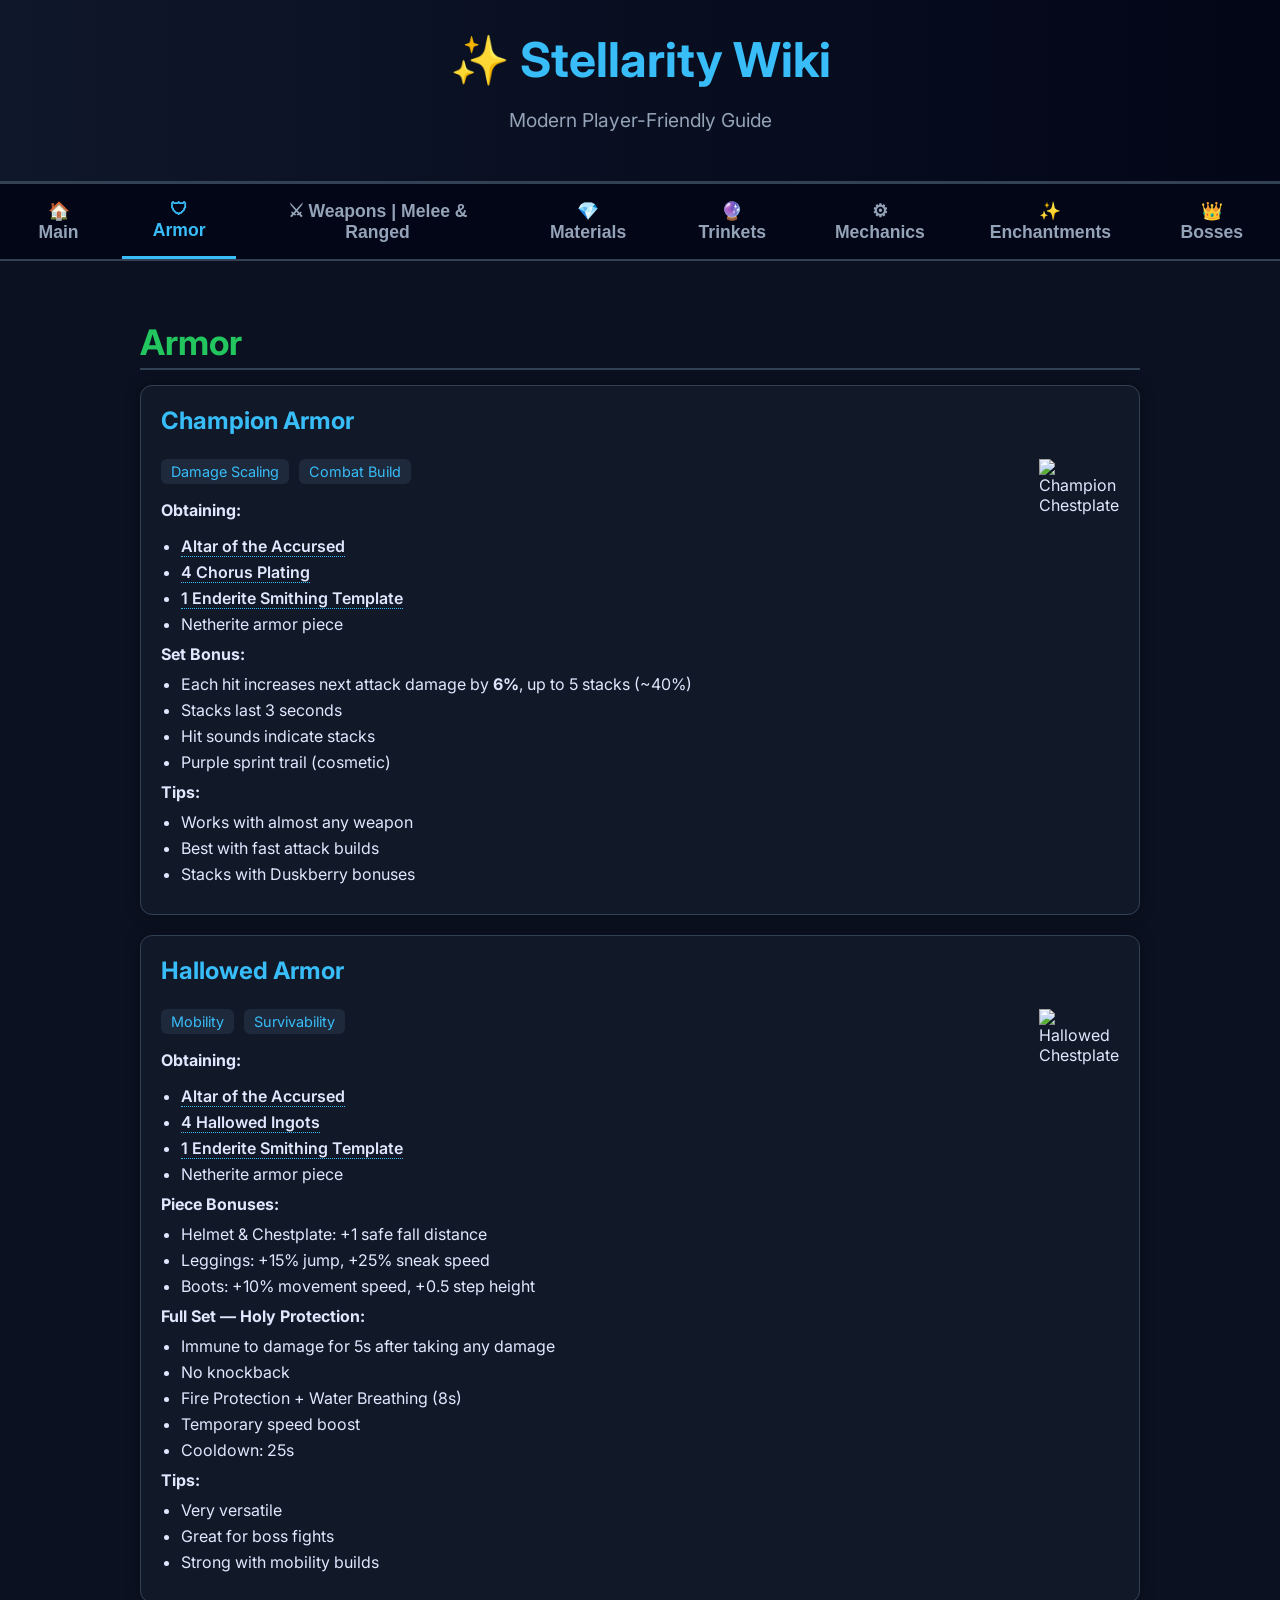
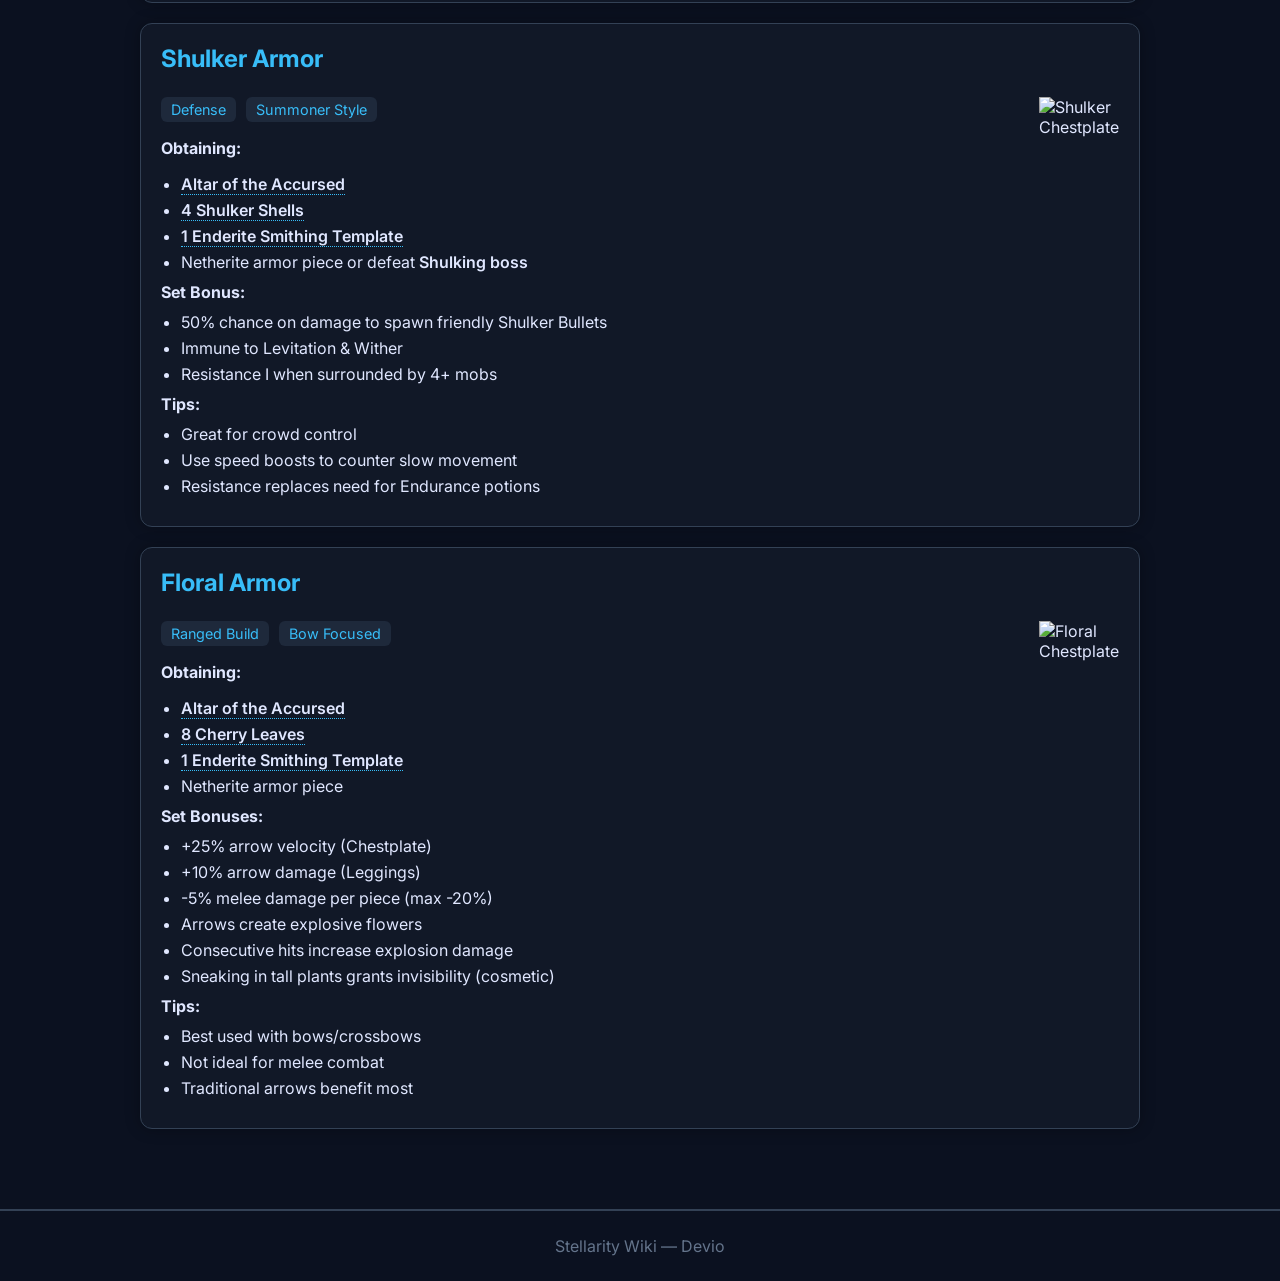
==== commit 5a37f58b: "Updated card" ====
--- a/armor.html
+++ b/armor.html
@@ -2,8 +2,21 @@
 <html lang="en">
 <head>
 <meta charset="UTF-8">
-<title>Stellarity Wiki — Weapons</title>
+<title>Stellarity Wiki — Armor</title>
 <link rel="stylesheet" href="style.css">
+<style>
+/* Material links inside armor cards */
+.mat a {
+    color: #e0e7ff; /* white text */
+    text-decoration: none;
+    transition: 0.2s;
+}
+
+.mat a:hover {
+    color: #22c55e;
+    text-decoration: underline;
+}
+</style>
 </head>
 <body>
 
@@ -14,7 +27,7 @@
 
 <nav>
 <button onclick="location.href='index.html'">🏠 Main</button>
-<button onclick="location.href='armor.html'">🛡 Armor</button>
+<button class="active">🛡 Armor</button>
 <button onclick="location.href='melee.html'">⚔ Weapons | Melee & Ranged</button>
 <button onclick="location.href='materials.html'">💎 Materials</button>
 <button onclick="location.href='trinkets.html'">🔮 Trinkets</button>
@@ -24,342 +37,133 @@
 </nav>
 
 <div class="container">
-<div id="melee" class="tab-content">
-<h2 class="section-header">Weapons</h2>
+<h2 class="section-header">Armor</h2>
 
-<!-- Melee Weapons -->
-<div class="card">
-<h3>Tamaris</h3>
-<img src="images/weapons/tamaris.png" alt="Tamaris">
-<span class="tag">Support</span>
-<span class="tag">Execute</span>
-<b>Obtaining:</b>
+<!-- Champion Armor -->
+<div class="card" id="champion-armor">
+<h3>Champion Armor</h3>
+<img src="images/armor/champion-armor.png" alt="Champion Chestplate">
+<span class="tag">Damage Scaling</span>
+<span class="tag">Combat Build</span>
 <p><b>Obtaining:</b></p>
 <ul>
-  <li><a href="mechanics.html#altar-of-the-accursed">Altar of the Accursed</a></li>
-  <li><a href="materials.html#enderite-shard">8 Enderite Shards</a></li>
-  <li><a href="materials.html#enderite-template">Enderite Smithing Template</a></li>
-  <li><a href="materials.html#netherite-sword">Netherite Sword</a></li>
-  <li><a href="materials.html#wither-skeleton-skull">Wither Skeleton Skull</a></li>
+<li><span class="mat"><a href="mechanics.html#altar-of-the-accursed">Altar of the Accursed</a></span></li>
+<li><span class="mat"><a href="materials.html#chorus-plating">4 Chorus Plating</a></span></li>
+<li><span class="mat"><a href="materials.html#enderite-template">1 Enderite Smithing Template</a></span></li>
+<li>Netherite armor piece</li>
 </ul>
-<p>Pre-v4.0.0: Dropped from <a href="bosses.html#ender-dragon">Ender Dragon</a></p>
-
-<b>Usage:</b>
+<b>Set Bonus:</b>
 <ul>
-<li>Marks weak mobs (&lt;25% HP) with gray puff</li>
-<li>Sneak to warp to nearest weak mob and execute (range 10 blocks)</li>
-<li>Execute cooldown: 11s against Totem holders or Holy Protection buff</li>
+<li>Each hit increases next attack damage by <b>6%</b>, up to 5 stacks (~40%)</li>
+<li>Stacks last 3 seconds</li>
+<li>Hit sounds indicate stacks</li>
+<li>Purple sprint trail (cosmetic)</li>
 </ul>
-
 <b>Tips:</b>
 <ul>
-<li>Prioritizes nearest weak mob</li>
-<li>Great for chaining executions</li>
-<li>Use carefully in multiplayer to avoid accidental ally kills</li>
-<li>Execute cannot be dodged</li>
+<li>Works with almost any weapon</li>
+<li>Best with fast attack builds</li>
+<li>Stacks with Duskberry bonuses</li>
 </ul>
 </div>
 
-<div class="card">
-<h3>Starless Scythe</h3>
-<img src="images/weapons/starless_scythe.png" alt="Starless Scythe">
-<span class="tag">Sweeping</span>
-<span class="tag">Healing</span>
+<!-- Hallowed Armor -->
+<div class="card" id="hallowed-armor">
+<h3>Hallowed Armor</h3>
+<img src="images/armor/hallowed-armor.png" alt="Hallowed Chestplate">
+<span class="tag">Mobility</span>
+<span class="tag">Survivability</span>
 <p><b>Obtaining:</b></p>
 <ul>
-<li>End City Ominous Vaults</li>
+<li><span class="mat"><a href="mechanics.html#altar-of-the-accursed">Altar of the Accursed</a></span></li>
+<li><span class="mat"><a href="materials.html#hallowed-ingot">4 Hallowed Ingots</a></span></li>
+<li><span class="mat"><a href="materials.html#enderite-template">1 Enderite Smithing Template</a></span></li>
+<li>Netherite armor piece</li>
 </ul>
-<p><b>Obtaining:</b></p>
+<b>Piece Bonuses:</b>
 <ul>
-<li>Sweeping attack deals 60% base damage</li>
-<li>Heals player for 5% damage dealt</li>
-<li>Efficiency: cripples enemies</li>
-<li>Fortune: increases healing 2% per level</li>
-<li>Silk Touch: regenerates 3s on kill, extended if active</li>
+<li>Helmet & Chestplate: +1 safe fall distance</li>
+<li>Leggings: +15% jump, +25% sneak speed</li>
+<li>Boots: +10% movement speed, +0.5 step height</li>
+</ul>
+<b>Full Set — Holy Protection:</b>
+<ul>
+<li>Immune to damage for 5s after taking any damage</li>
+<li>No knockback</li>
+<li>Fire Protection + Water Breathing (8s)</li>
+<li>Temporary speed boost</li>
+<li>Cooldown: 25s</li>
 </ul>
 <b>Tips:</b>
 <ul>
-<li>Support weapon; use with health-draining builds</li>
-<li>Fortune for instant healing; Silk Touch for sustained regen</li>
-<li>Great against bosses with heavy damage</li>
+<li>Very versatile</li>
+<li>Great for boss fights</li>
+<li>Strong with mobility builds</li>
 </ul>
 </div>
 
-<div class="card">
-<h3>The Beginning & The End</h3>
-<img src="images/weapons/thebeginning.png" alt="The Beginning">
-<img src="images/weapons/theend.png" alt="The End">
-<span class="tag">Teleport</span>
-<span class="tag">Spirit</span>
+<!-- Shulker Armor -->
+<div class="card" id="shulker-armor">
+<h3>Shulker Armor</h3>
+<img src="images/armor/shulker-armor.png" alt="Shulker Chestplate">
+<span class="tag">Defense</span>
+<span class="tag">Summoner Style</span>
 <p><b>Obtaining:</b></p>
 <ul>
-<li>End City Ominous Vaults & End Dungeon Chests</li>
-<li>Void fishing through Ender Crate</li>
+<li><span class="mat"><a href="mechanics.html#altar-of-the-accursed">Altar of the Accursed</a></span></li>
+<li><span class="mat"><a href="materials.html#shulker-shell">4 Shulker Shells</a></span></li>
+<li><span class="mat"><a href="materials.html#enderite-template">1 Enderite Smithing Template</a></span></li>
+<li>Netherite armor piece or defeat <a href="bosses.html#shulking-boss">Shulking boss</a></li>
 </ul>
-<b>Usage:</b>
+<b>Set Bonus:</b>
 <ul>
-<li>50% chance to summon Spirit on damage</li>
-<li>Look at Spirit to teleport (0.5s)</li>
-<li>AOE slash around Spirit: 5HP damage + 100% armor penetration</li>
-<li>Grants 4HP Absorption, 3HP damage, +35% speed for 4s</li>
-<li>Stack with Strength & Swiftness potions</li>
+<li>50% chance on damage to spawn friendly Shulker Bullets</li>
+<li>Immune to Levitation & Wither</li>
+<li>Resistance I when surrounded by 4+ mobs</li>
 </ul>
 <b>Tips:</b>
 <ul>
-<li>Pair with Sharanga for long-range Spirit attacks</li>
-<li>Only one Spirit in 4-block radius</li>
-<li>Teleport distance limit: 70 blocks</li>
+<li>Great for crowd control</li>
+<li>Use speed boosts to counter slow movement</li>
+<li>Resistance replaces need for Endurance potions</li>
 </ul>
 </div>
 
-<div class="card">
-<h3>Harvester</h3>
-<img src="images/weapons/harvester_t0.png" alt="Harvester">
-<img src="images/weapons/harvester_t4.png" alt="Harvester T4">
-<span class="tag">Scaling Damage</span>
-<span class="tag">Tiered</span>
+<!-- Floral Armor -->
+<div class="card" id="floral-armor">
+<h3>Floral Armor</h3>
+<img src="images/armor/floral-armor.png" alt="Floral Chestplate">
+<span class="tag">Ranged Build</span>
+<span class="tag">Bow Focused</span>
 <p><b>Obtaining:</b></p>
 <ul>
-<li>Strays in End Ice biomes (1% drop)</li>
-<li>Frozen Crates during Void Fishing (10% chance)</li>
+<li><span class="mat"><a href="mechanics.html#altar-of-the-accursed">Altar of the Accursed</a></span></li>
+<li><span class="mat"><a href="materials.html#cherry-leaf">8 Cherry Leaves</a></span></li>
+<li><span class="mat"><a href="materials.html#enderite-template">1 Enderite Smithing Template</a></span></li>
+<li>Netherite armor piece</li>
 </ul>
-<b>Usage:</b>
+<b>Set Bonuses:</b>
 <ul>
-<li>Kills increase Harvester damage</li>
-<li>4 Tiers: T0-T4, attack speed decreases, movement penalty increases</li>
-<li>Tier 4: Unbreakable, max damage, 20% speed penalty</li>
+<li>+25% arrow velocity (Chestplate)</li>
+<li>+10% arrow damage (Leggings)</li>
+<li>-5% melee damage per piece (max -20%)</li>
+<li>Arrows create explosive flowers</li>
+<li>Consecutive hits increase explosion damage</li>
+<li>Sneaking in tall plants grants invisibility (cosmetic)</li>
 </ul>
 <b>Tips:</b>
 <ul>
-<li>Grind mobs to reach max damage quickly</li>
-<li>Use Swiftness to counter movement penalty</li>
-<li>Anima Conduit strongest survivability option</li>
-<li>Not compatible with Sharpness; Smite or Critical Strike recommended</li>
+<li>Best used with bows/crossbows</li>
+<li>Not ideal for melee combat</li>
+<li>Traditional arrows benefit most</li>
 </ul>
 </div>
 
-<div class="card">
-<h3>Prismember</h3>
-<img src="images/weapons/prismember.gif" alt="Prismember">
-<span class="tag">Spin Attack</span>
-<span class="tag">Armor Penetration</span>
-<p><b>Obtaining:</b></p>
-<ul>
-<li>25% drop from Empress of Light</li>
-</ul>
-<b>Usage:</b>
-<ul>
-<li>Crouch 0.4s → fiery spin: 8HP damage + 30% armor penetration</li>
-<li>Applies Prismatic Inferno for 3s (+1s per Fire Aspect level)</li>
-<li>Cooldown: 1 second</li>
-</ul>
-<b>Tips:</b>
-<ul>
-<li>Hit & run weapon</li>
-<li>Effective against armored enemies</li>
-</ul>
 </div>
 
-<div class="card">
-<h3>Kaleidoscope</h3>
-<img src="images/weapons/kaleidoscope.png" alt="Kaleidoscope">
-<span class="tag">Charge</span>
-<span class="tag">Explosion</span>
-<p><b>Obtaining:</b></p>
-<ul>
-<li>Drop from Empress of Light (Overworld day)</li>
-</ul>
-<b>Usage:</b>
-<ul>
-<li>Charges over 7.5s; being hurt reduces 50%</li>
-<li>Discharge ≥33 charge: heavy splash damage + fire</li>
-<li>Splash: 70% near, 30% far; Fire duration scales</li>
-<li>Unbreakable; immune to fire/lava/explosions</li>
-</ul>
-<b>Tips:</b>
-<ul>
-<li>Discharges inherit 50% melee damage bonuses</li>
-<li>Blast Protection reduces damage, armor piercing ignores it</li>
-<li>3rd level discharges are extremely deadly</li>
-</ul>
-</div>
-
-<!-- Ranged Weapons -->
-<div class="card">
-<h3>Sharanga</h3>
-<img src="images/weapons/sharanga.png" alt="Sharanga">
-<span class="tag">Ranged</span>
-<p><b>Obtaining:</b></p>
-<ul>
-<li>Crafted with Hallowed Ingots</li>
-</ul>
-<b>Usage:</b>
-<ul>
-<li>Long-range bow</li>
-<li>High projectile velocity</li>
-</ul>
-</div>
-
-<div class="card">
-<h3>Call of The Void</h3>
-<img src="images/weapons/call_of_the_void.png" alt="Call of The Void">
-<span class="tag">Ranged</span>
-<p><b>Obtaining:</b></p>
-<ul>
-  <li>Before v4.0.0: Crafted at <a href="mechanics.html#altar-of-the-accursed">Altar of the Accursed</a> using any bow + 8 Dragon's Breath + 16 Enderite Shards + 1 Enderite Smithing Template</li>
-  <li>All Voided Skeletons spawn holding a Call of The Void (0.04% drop chance)</li>
-  <li>/loot give @s loot stellarity:item/weapon/call_of_the_void</li>
-  <li>/function stellarity:_cmd/give/weapons</li>
-</ul>
-<b>Usage:</b>
-<ul>
-  <li>Shoots Void Arrows, which travel 8% faster than normal arrows</li>
-  <li>Void Arrows shatter on impact with mobs or blocks, creating 9-11 shrapnel pieces</li>
-  <li>Each shrapnel deals 4HP damage and has a travel range of 3.6 blocks</li>
-  <li>Applies Voided I on direct hits</li>
-  <li>Can be enchanted with any Bow enchantment</li>
-</ul>
-</div>
-
-<div class="card">
-<h3>Prismatic Punch</h3>
-<img src="images/weapons/prismatic_punch.png" alt="Prismatic Punch">
-<span class="tag">Ranged</span>
-<p><b>Obtaining:</b></p>
-<ul>
-  <li>50% chance to drop from the Empress of Light in The End or during nighttime</li>
-</ul>
-<b>Usage:</b>
-<ul>
-  <li>Converts any loaded projectile into a Prismatic Blast</li>
-  <li>Blast velocity: 16 blocks/sec, accelerates by 4.8 blocks/sec², top speed 120 blocks/sec</li>
-  <li>Blasts unaffected by gravity, travel straight, explode on collision with mobs/blocks</li>
-  <li>Explosion base damage: 9HP, Multishot doubles size & increases damage/duration of Prismatic Inferno</li>
-  <li>Blasts can trigger multiple explosions at the same spot; Piercing allows multiple explosions to hit same target</li>
-  <li>Before 4.0.0: explosions deal slightly different damage and Inferno lasts 3–8 seconds depending on enchantments</li>
-</ul>
-<b>Tips:</b>
-<ul>
-  <li>Blasts are faster and more reliable than arrows for long distances</li>
-  <li>Area damage reduces need for perfect accuracy</li>
-  <li>Use regular arrows; ammo types are converted to blasts</li>
-  <li>Stay at safe distance to avoid blast damage</li>
-</ul>
-</div>
-
-<div class="card">
-<h3>Spectral Fury</h3>
-<img src="images/weapons/spectral_fury.png" alt="Spectral Fury">
-<span class="tag">Ranged</span>
-<p><b>Obtaining:</b></p>
-<ul>
-  <li>Spectral Fury can be obtained by combining a Sharanga, 3 Diamonds, 8 Phantom Membranes, and an Enderite Upgrade Smithing Template on the Altar of The Accursed</li>
-</ul>
-<b>Usage:</b>
-<ul>
-  <li>When using Spectral Arrows as ammunition, shots charged ≥1.5s will instead shoot a Wisp</li>
-  <li>Wisps last 7 seconds, slowly move forwards, and home in on mobs in a 16-block radius</li>
-  <li>Wisps can pierce 3 enemies; dissipate upon hitting the 4th</li>
-  <li>Wisps home in a "smart" way:
-    <ul>
-      <li>If 3 mobs near each other: hit all 3 one after another</li>
-      <li>If 2 mobs near each other: hit mob #1, then mob #2, then back to mob #1</li>
-      <li>If 1 mob and no other mobs nearby: hit same mob 3 times</li>
-    </ul>
-  </li>
-  <li>Wisps deal 5 + (1.5 × arrow base damage). After piercing, damage for next hit reduces by 30% (multiplicative)</li>
-  <li>Power Level Damage Table:
-    <ul>
-      <li>0 → 8HP / 5.6HP / 3.9HP / 2.7HP</li>
-      <li>1 → 9.5HP / 6.7HP / 4.7HP / 3.3HP</li>
-      <li>2 → 10.2HP / 7.1HP / 5HP / 3.5HP</li>
-      <li>3 → 11HP / 7.7HP / 5.4HP / 3.8HP</li>
-      <li>4 → 11.7HP / 8.2HP / 5.7HP / 4HP</li>
-      <li>5 → 12.5HP / 8.8HP / 6.1HP / 4.3HP</li>
-    </ul>
-  </li>
-</ul>
-<b>Tips:</b>
-<ul>
-  <li>Bolts disappear after hitting a block or 3 seconds, not by distance</li>
-  <li>Inherits Sharanga's arrow conservation chance; Infinity is superior to Mending</li>
-  <li>Mending is less useful due to increased durability</li>
-  <li>Skeletons in The End drop Spectral Arrows when Glowing, good for mob farms</li>
-</ul>
-</div>
-
-<!-- Mixed Weapons -->
-<div class="card">
-<h3>Stellar Striker</h3>
-<img src="images/weapons/stellar_striker.png" alt="Stellar Striker">
-<span class="tag">Melee</span>
-<p><b>Obtaining:</b></p>
-<ul>
-  <li>Master level trade from weaponsmiths in End Villages: 1 Gold Sword + 64 Enderite Shards</li>
-</ul>
-<b>Usage:</b>
-<ul>
-  <li>Progress bar fills 0.6% per second; hitting mobs adds 2%, killing instantly adds 3%</li>
-  <li>Stars are gained at 10%, 20%, 45%, 70%, 100% progress</li>
-  <li>Sneak to fire all reached stars with slight homing: 9HP damage per star, 6HP as splash, 50% Armor Penetration</li>
-  <li>After shooting stars, Stellar Striker cannot gain charge for 6 seconds</li>
-  <li>Max damage: 45HP × 22.5 total, with 22.5HP × 11.25 penetrating armor</li>
-</ul>
-<b>Tips:</b>
-<ul>
-  <li>Stars travel long distance, move decently fast, slight homing</li>
-  <li>Effective against high-defense enemies due to armor penetration and high damage potential</li>
-</ul>
-</div>
-
-<!-- Other -->
-<div class="card">
-<h3>Shulker Tools</h3>
-<img src="images/weapons/shulker_tools.png" alt="Shulker Tools">
-<span class="tag">Tools / Melee</span>
-<p><b>Obtaining:</b></p>
-<ul>
-  <li>Upgrade a Netherite Tool with 4 Shulker Shells + 1 Enderite Smithing Template at the Altar of The Accursed</li>
-</ul>
-<b>Usage:</b>
-<ul>
-  <li>Holding any of these items grants Haste I, allowing faster mining or 10% faster attacks</li>
-  <li>Useful for harvesting materials quickly or combat efficiency</li>
-</ul>
-<b>Tips:</b>
-<ul>
-  <li>Shulker Sword is a good general weapon, but Stellarity provides more unique options</li>
-  <li>Tools are significant upgrades with no alternatives besides Hematic Pickaxe [before 4.0.0]</li>
-</ul>
-</div>
-
-<div class="card">
-<h3>Sandstorm Trident</h3>
-<img src="images/weapons/sandstorm_trident.png" alt="Sandstorm Trident">
-<span class="tag">Ranged</span>
-<span class="tag">Mobility</span>
-
-
-<p><b>Obtaining:</b></p>
-<ul>
-  <li><a href="mechanics.html#altar-of-the-accursed">Altar of the Accursed</a></li>
-  <li><a href="materials.html#sand-rune">1 Sand Rune</a></li>
-  <li><a href="materials.html#enderite-template">1 Enderite Smithing Template</a></li>
-  <li><a href="weapons.html#trident">1 Trident</a></li>
-  <li><a href="materials.html#breeze-rod">2 Breeze Rods</a></li>
-</ul>
-
-<b>Usage:</b>
-<ul>
-<li>Throwing the Sandstorm Trident summons a wind tunnel</li>
-<li>The wind tunnel can be used to move entities</li>
-</ul>
-</div>
-
-
-</div> <!-- END MELEE -->
-
 <footer>
-Stellarity Wiki — Weapons
+Stellarity Wiki — Devio
 </footer>
 
+</body>
+</html>
